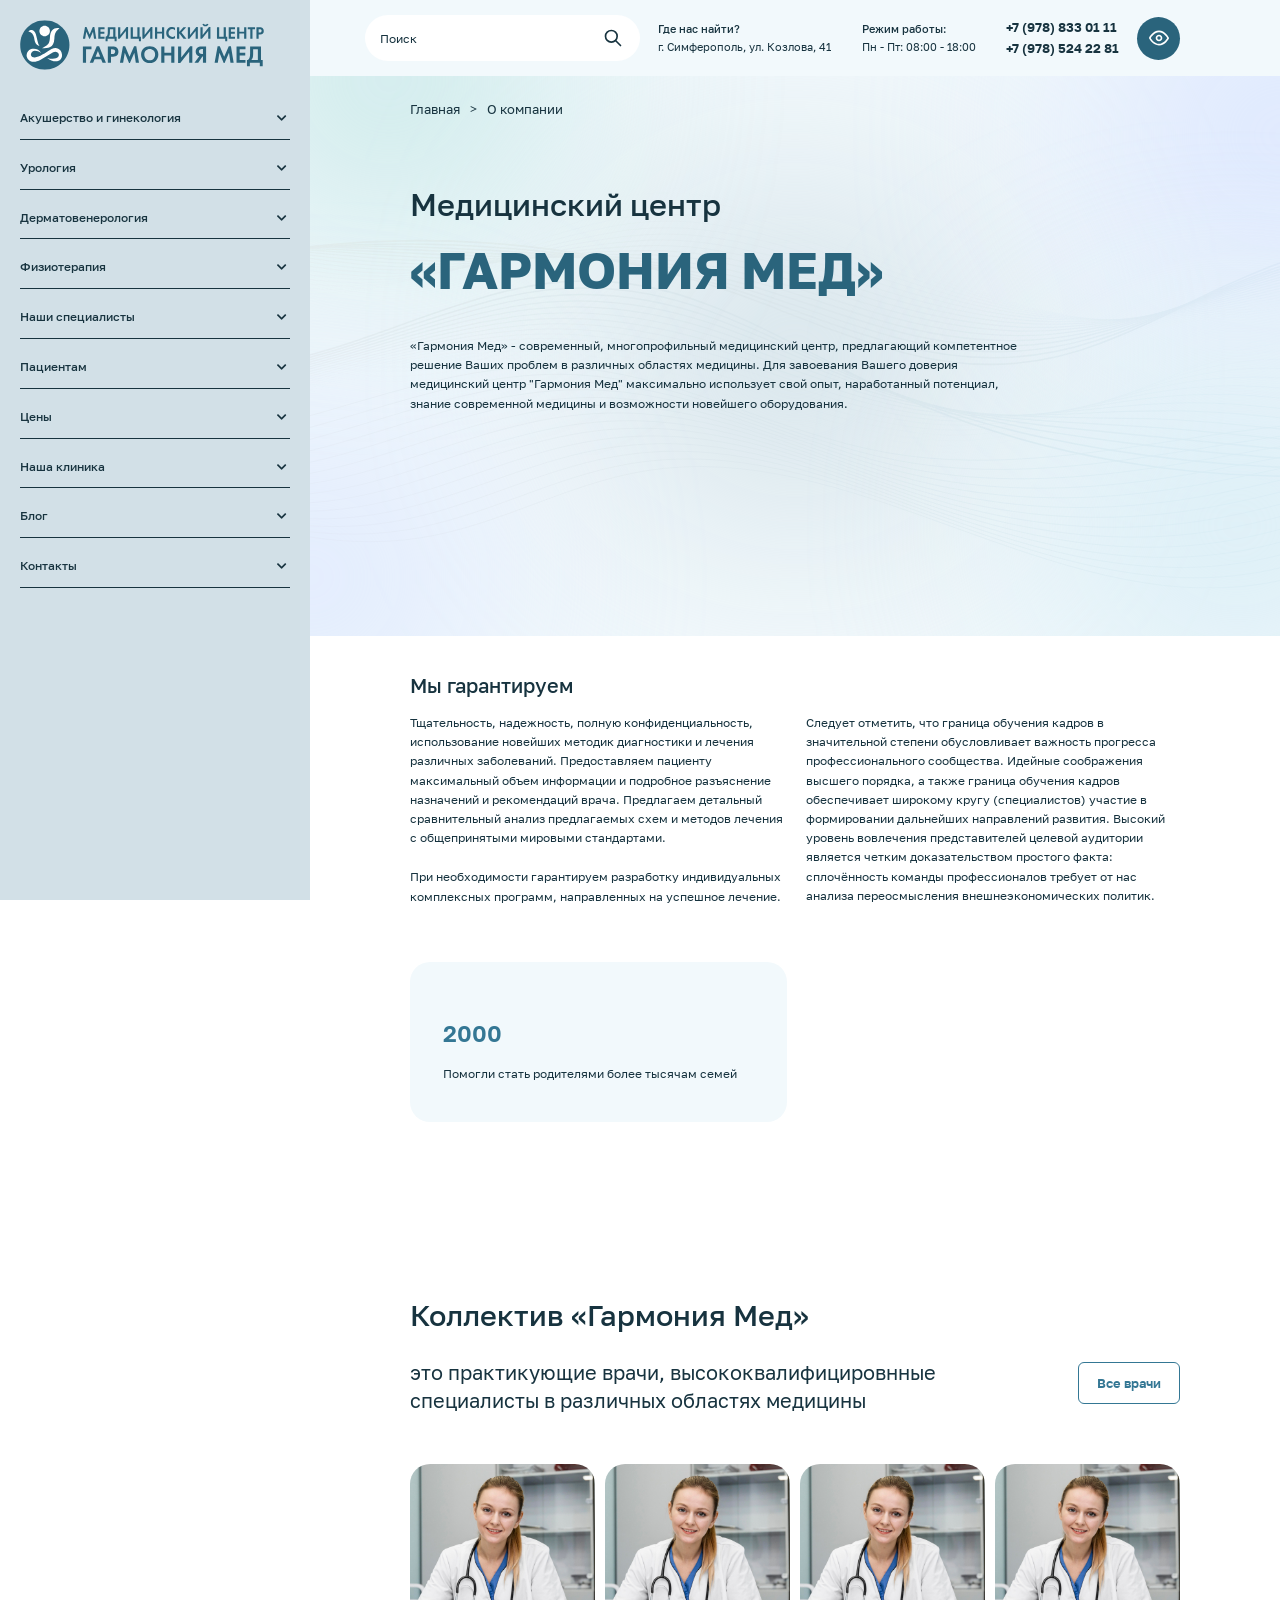
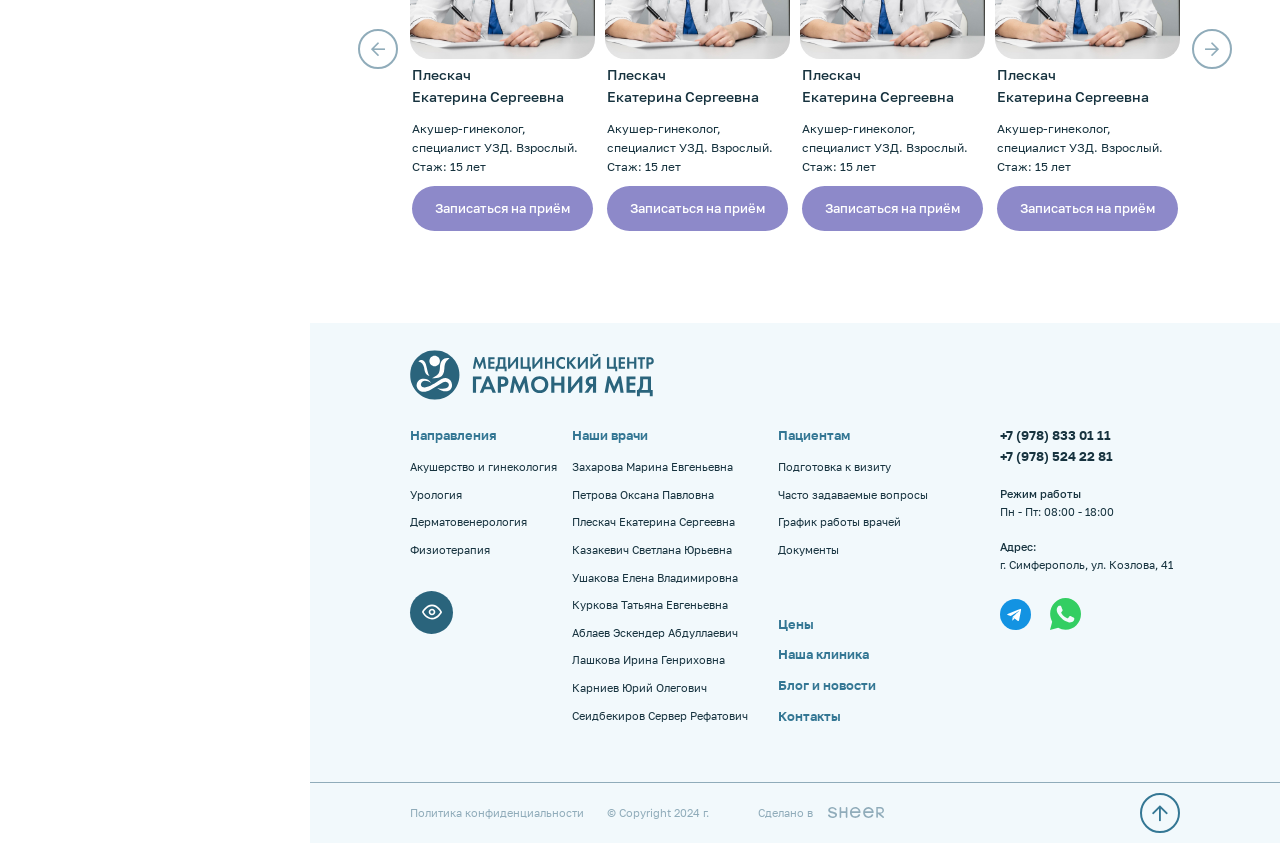
==== about.html @ 06056683 "Add files via upload" ====
<!DOCTYPE html>
<!--[if lt IE 7]><html lang="ru" class="lt-ie9 lt-ie8 lt-ie7"><![endif]-->
<!--[if IE 7]><html lang="ru" class="lt-ie9 lt-ie8"><![endif]-->
<!--[if IE 8]><html lang="ru" class="lt-ie9"><![endif]-->
<!--[if gt IE 8]><!-->
<html lang="ru">
<!--<![endif]-->
<head>
	<meta charset="utf-8" />
	<title>Заголовок</title>
	<meta http-equiv="X-UA-Compatible" content="IE=edge" />
	<meta name="viewport" content="width=device-width, initial-scale=1, maximum-scale=1">
	<meta name="format-detection" content="telephone=no" />
	<link rel="shortcut icon" href="favicon.png" />
	<link rel="stylesheet" href="libs/bootstrap/bootstrap-grid.css" />
	<link rel="stylesheet" href="libs/fontawesome-free-5.12.0-web/css/all.min.css" />
	<link rel="stylesheet" href="libs/fancybox-master/dist/jquery.fancybox.min.css" />
	<link rel="stylesheet" href="libs/slick-1.5.9/slick/slick.css" />
	<link rel="stylesheet" href="libs/slick-1.5.9/slick/slick-theme.css" />
	<link rel="stylesheet" href="css/fonts.css" />
	<link rel="stylesheet" href="css/main.css?ver=1.3" />
	<link rel="stylesheet" href="css/media.css?ver=1.3" />
</head>
<body>

	<div class="wrapper">   
  
		<div class="sidebar-page">
			<a href="#" class="logo">
				<img src="img/logo.svg" alt="alt">
			</a>
			<div class="search-main show-mob">
				<form>
					<input type="text" placeholder="Поиск" required>
					<button class="btn-search"></button>
				</form>
			</div>
			<ul class="menu">
				<li class="menu__haschild">
					<a href="#">Акушерство и гинекология</a>
					<div class="menu__dropdown">
						<ul>
							<li><a href="#">Амбулаторная гинекологическая хирургия</a></li>
							<li><a href="#">Воспалительные заболевания</a></li>
							<li><a href="#">Детская и подростковая гинекология</a></li>
							<li><a href="#">Индивидуальное ведение беременности</a></li>
							<li><a href="#">Индивидуальный подбор контрацепции</a></li>
							<li><a href="#">Нарушение менструального цикла</a></li>
							<li><a href="#">Невынашивание беременности</a></li>
							<li><a href="#">Патология шейки матки</a></li>
							<li><a href="#">Патология тазового дна</a></li>
							<li><a href="#">Предгравидарная подготовка (перед планируемой беременностью)</a></li>
							<li><a href="#">Предменструальный синдром</a></li>
							<li><a href="#">Репродуктивная эндокринология</a></li>
							<li><a href="#">Хроническая тазовая боль</a></li>
							<li><a href="#">Эндометриоз</a></li>
						</ul>
					</div>
				</li>
				<li class="menu__haschild">
					<a href="#">Урология</a>
					<div class="menu__dropdown">
						<ul>
							<li><a href="#">Амбулаторная гинекологическая хирургия</a></li>
							<li><a href="#">Воспалительные заболевания</a></li>
							<li><a href="#">Детская и подростковая гинекология</a></li>
							<li><a href="#">Индивидуальное ведение беременности</a></li>
							<li><a href="#">Индивидуальный подбор контрацепции</a></li>
							<li><a href="#">Нарушение менструального цикла</a></li>
						</ul>
					</div>
				</li>
				<li class="menu__haschild">
					<a href="#">Дерматовенерология</a>
					<div class="menu__dropdown">
						<ul>
							<li><a href="#">Амбулаторная гинекологическая хирургия</a></li>
							<li><a href="#">Воспалительные заболевания</a></li>
							<li><a href="#">Детская и подростковая гинекология</a></li>
							<li><a href="#">Индивидуальное ведение беременности</a></li>
							<li><a href="#">Индивидуальный подбор контрацепции</a></li>
							<li><a href="#">Нарушение менструального цикла</a></li>
							<li><a href="#">Невынашивание беременности</a></li>
						</ul>
					</div>
				</li>
				<li class="menu__haschild">
					<a href="#">Физиотерапия</a>
					<div class="menu__dropdown">
						<ul>
							<li><a href="#">Амбулаторная гинекологическая хирургия</a></li>
							<li><a href="#">Воспалительные заболевания</a></li>
							<li><a href="#">Детская и подростковая гинекология</a></li>
							<li><a href="#">Индивидуальное ведение беременности</a></li>
							<li><a href="#">Индивидуальный подбор контрацепции</a></li>
							<li><a href="#">Нарушение менструального цикла</a></li>
						</ul>
					</div>
				</li>
				<li class="menu__haschild">
					<a href="#">Наши специалисты</a>
					<div class="menu__dropdown">
						<ul>
							<li><a href="#">Амбулаторная гинекологическая хирургия</a></li>
							<li><a href="#">Воспалительные заболевания</a></li>
							<li><a href="#">Детская и подростковая гинекология</a></li>
							<li><a href="#">Индивидуальное ведение беременности</a></li>
							<li><a href="#">Хроническая тазовая боль</a></li>
							<li><a href="#">Эндометриоз</a></li>
						</ul>
					</div>
				</li>
				<li class="menu__haschild">
					<a href="#">Пациентам</a>
					<div class="menu__dropdown">
						<ul>
							<li><a href="#">Амбулаторная гинекологическая хирургия</a></li>
							<li><a href="#">Воспалительные заболевания</a></li>
							<li><a href="#">Детская и подростковая гинекология</a></li>
							<li><a href="#">Индивидуальное ведение беременности</a></li>
							<li><a href="#">Индивидуальный подбор контрацепции</a></li>
							<li><a href="#">Эндометриоз</a></li>
						</ul>
					</div>
				</li>
				<li class="menu__haschild">
					<a href="#">Цены</a>
					<div class="menu__dropdown">
						<ul>
							<li><a href="#">Амбулаторная гинекологическая хирургия</a></li>
							<li><a href="#">Воспалительные заболевания</a></li>
							<li><a href="#">Детская и подростковая гинекология</a></li>
							<li><a href="#">Индивидуальное ведение беременности</a></li>
							<li><a href="#">Индивидуальный подбор контрацепции</a></li>
							<li><a href="#">Нарушение менструального цикла</a></li>
							<li><a href="#">Невынашивание беременности</a></li>
						</ul>
					</div>
				</li>
				<li class="menu__haschild">
					<a href="#">Наша клиника</a>
					<div class="menu__dropdown">
						<ul>
							<li><a href="#">Амбулаторная гинекологическая хирургия</a></li>
							<li><a href="#">Воспалительные заболевания</a></li>
							<li><a href="#">Детская и подростковая гинекология</a></li>
							<li><a href="#">Индивидуальное ведение беременности</a></li>
							<li><a href="#">Индивидуальный подбор контрацепции</a></li>
							<li><a href="#">Нарушение менструального цикла</a></li>
						</ul>
					</div>
				</li>
				<li class="menu__haschild">
					<a href="#">Блог</a>
					<div class="menu__dropdown">
						<ul>
							<li><a href="#">Амбулаторная гинекологическая хирургия</a></li>
							<li><a href="#">Воспалительные заболевания</a></li>
							<li><a href="#">Детская и подростковая гинекология</a></li>
							<li><a href="#">Индивидуальное ведение беременности</a></li>
							<li><a href="#">Индивидуальный подбор контрацепции</a></li>
							<li><a href="#">Нарушение менструального цикла</a></li>
							<li><a href="#">Невынашивание беременности</a></li>
						</ul>
					</div>
				</li>
				<li class="menu__haschild">
					<a href="#">Контакты</a>
					<div class="menu__dropdown">
						<ul>
							<li><a href="#">Невынашивание беременности</a></li>
							<li><a href="#">Патология шейки матки</a></li>
							<li><a href="#">Патология тазового дна</a></li>
							<li><a href="#">Предменструальный синдром</a></li>
							<li><a href="#">Репродуктивная эндокринология</a></li>
							<li><a href="#">Хроническая тазовая боль</a></li>
							<li><a href="#">Эндометриоз</a></li>
						</ul>
					</div>
				</li>
			</ul>
			<div class="sidebar-page__bottom show-mob">
				<div class="header__item">
					<p><strong>Где нас найти?</strong></p>
					<p>г. Симферополь, ул. Козлова, 41</p>
				</div>
				<div class="header__item">
					<p><strong>Режим работы:</strong></p>
					<p>Пн - Пт: 08:00 - 18:00</p>
				</div>
				<ul class="phones-list">
					<li><a href="tel:+79788330111">+7 (978) 833 01 11</a></li>
					<li><a href="tel:+79785242281">+7 (978) 524 22 81</a></li>
				</ul>
			</div>
		</div>
		<div class="menu-overlay"></div>

		<header class="header">
			<div class="container">
				<div class="header__wrapper">
					<span class='sandwich'>
						<span class='sw-topper'></span>
						<span class='sw-bottom'></span>
						<span class='sw-footer'></span>
					</span>
					<a href="#" class="logo show-mob">
						<img src="img/logo.svg" alt="alt">
					</a>
					<div class="search-main">
						<form>
							<input type="text" placeholder="Поиск" required>
							<button class="btn-search"></button>
						</form>
					</div>
					<div class="header__item">
						<p><strong>Где нас найти?</strong></p>
						<p>г. Симферополь, ул. Козлова, 41</p>
					</div>
					<div class="header__item hidden-tablet">
						<p><strong>Режим работы:</strong></p>
						<p>Пн - Пт: 08:00 - 18:00</p>
					</div>
					<ul class="phones-list">
						<li><a href="tel:+79788330111">+7 (978) 833 01 11</a></li>
						<li><a href="tel:+79785242281">+7 (978) 524 22 81</a></li>
					</ul>
					<a href="#" class="btn-eye">
						<img src="img/eye.svg" alt="alt">
					</a>
				</div>
			</div>
		</header>

		<section class="billbord-page">
			<div class="container">
				<ul class="breadcrumbs">
					<li><a href="#">Главная</a></li>
					<li>О компании</li>
				</ul>
				<h1 class="title-big">Медицинский центр <strong>«гармония мед»</strong></h1>
				<div class="text-billbord">
					<p>«Гармония Мед» - современный, многопрофильный медицинский центр, предлагающий компетентное решение Ваших проблем в различных областях медицины. Для завоевания Вашего доверия медицинский центр "Гармония Мед" максимально использует свой опыт, наработанный потенциал, знание современной медицины и возможности новейшего оборудования.</p>
				</div>
			</div>
		</section>

		<section class="page-about">
			<div class="container">
				<h3 class="title-text">Мы гарантируем</h3>
				<div class="text-columns">
					<p>Тщательность, надежность, полную конфиденциальность, использование новейших методик диагностики и лечения различных заболеваний. Предоставляем пациенту максимальный объем информации и подробное разъяснение назначений и рекомендаций врача. Предлагаем детальный сравнительный анализ предлагаемых схем и методов лечения с общепринятыми мировыми стандартами. </p>
					<p>При необходимости гарантируем разработку индивидуальных комплексных программ, направленных на успешное лечение.</p>
					<p>Следует отметить, что граница обучения кадров в значительной степени обусловливает важность прогресса профессионального сообщества. Идейные соображения высшего порядка, а также граница обучения кадров обеспечивает широкому кругу (специалистов) участие в формировании дальнейших направлений развития. Высокий уровень вовлечения представителей целевой аудитории является четким доказательством простого факта: сплочённость команды профессионалов требует от нас анализа переосмысления внешнеэкономических политик.</p>
				</div>
				<div class="row row_page">
					<div class="col-lg-6">
						<div class="item-about">
							<div class="title-main">2000</div>
							<p>Помогли стать родителями более тысячам семей</p>
						</div>
					</div>
				</div>
			</div>
		</section>

		<section class="team-about">
			<div class="container">
				<div class="head-section">
					<div class="head-section__content">
						<h2 class="title-section">Коллектив «Гармония Мед»</h2>
						<div class="title-text">это практикующие врачи, высококвалифицировнные специалисты в различных областях медицины</div>
					</div>
					<a href="#" class="btn-main btn-main_border">Все врачи</a>
				</div>
				<div class="slider-team">
					<div>
						<div class="item-team">
							<div class="item-team__image">
								<img src="img/team1.jpg" alt="alt">
							</div>
							<div class="item-team__content">
								<div class="title-min">Плескач <br>Екатерина Сергеевна</div>
								<div class="item-team__text">
									<p>Акушер-гинеколог, специалист УЗД. Взрослый.</p>
									<p>Стаж: 15 лет</p>
								</div>
								<a href="#" class="btn-main">Записаться на приём</a>
							</div>
						</div>
					</div>
					<div>
						<div class="item-team">
							<div class="item-team__image">
								<img src="img/team1.jpg" alt="alt">
							</div>
							<div class="item-team__content">
								<div class="title-min">Плескач <br>Екатерина Сергеевна</div>
								<div class="item-team__text">
									<p>Акушер-гинеколог, специалист УЗД. Взрослый.</p>
									<p>Стаж: 15 лет</p>
								</div>
								<a href="#" class="btn-main">Записаться на приём</a>
							</div>
						</div>
					</div>
					<div>
						<div class="item-team">
							<div class="item-team__image">
								<img src="img/team1.jpg" alt="alt">
							</div>
							<div class="item-team__content">
								<div class="title-min">Плескач <br>Екатерина Сергеевна</div>
								<div class="item-team__text">
									<p>Акушер-гинеколог, специалист УЗД. Взрослый.</p>
									<p>Стаж: 15 лет</p>
								</div>
								<a href="#" class="btn-main">Записаться на приём</a>
							</div>
						</div>
					</div>
					<div>
						<div class="item-team">
							<div class="item-team__image">
								<img src="img/team1.jpg" alt="alt">
							</div>
							<div class="item-team__content">
								<div class="title-min">Плескач <br>Екатерина Сергеевна</div>
								<div class="item-team__text">
									<p>Акушер-гинеколог, специалист УЗД. Взрослый.</p>
									<p>Стаж: 15 лет</p>
								</div>
								<a href="#" class="btn-main">Записаться на приём</a>
							</div>
						</div>
					</div>
					<div>
						<div class="item-team">
							<div class="item-team__image">
								<img src="img/team1.jpg" alt="alt">
							</div>
							<div class="item-team__content">
								<div class="title-min">Плескач <br>Екатерина Сергеевна</div>
								<div class="item-team__text">
									<p>Акушер-гинеколог, специалист УЗД. Взрослый.</p>
									<p>Стаж: 15 лет</p>
								</div>
								<a href="#" class="btn-main">Записаться на приём</a>
							</div>
						</div>
					</div>
					<div>
						<div class="item-team">
							<div class="item-team__image">
								<img src="img/team1.jpg" alt="alt">
							</div>
							<div class="item-team__content">
								<div class="title-min">Плескач <br>Екатерина Сергеевна</div>
								<div class="item-team__text">
									<p>Акушер-гинеколог, специалист УЗД. Взрослый.</p>
									<p>Стаж: 15 лет</p>
								</div>
								<a href="#" class="btn-main">Записаться на приём</a>
							</div>
						</div>
					</div>
				</div>
			</div>
		</section>
		
		<footer class="footer">
			<div class="container">
				<a href="#" class="logo">
					<img src="img/logo.svg" alt="alt">
				</a>
				<div class="row row_footer">
					<div class="col-lg-3 col-6">
						<div class="footer__title">Направления</div>
						<ul class="footer__nav">
							<li><a href="#">Акушерство и гинекология</a></li>
							<li><a href="#">Урология</a></li>
							<li><a href="#">Дерматовенерология</a></li>
							<li><a href="#">Физиотерапия</a></li>
						</ul>
						<a href="#" class="btn-eye">
							<img src="img/eye.svg" alt="alt">
						</a>
					</div>
					<div class="col-lg-3 col-6">
						<div class="footer__col">
							<div class="footer__title">Наши врачи</div>
							<ul class="footer__nav">
								<li><a href="#">Захарова Марина Евгеньевна</a></li>
								<li><a href="#">Петрова Оксана Павловна</a></li>
								<li><a href="#">Плескач Екатерина Сергеевна</a></li>
								<li><a href="#">Казакевич Светлана Юрьевна</a></li>
								<li><a href="#">Ушакова Елена Владимировна</a></li>
								<li><a href="#">Куркова Татьяна Евгеньевна</a></li>
								<li><a href="#">Аблаев Эскендер Абдуллаевич</a></li>
								<li><a href="#">Лашкова Ирина Генриховна</a></li>
								<li><a href="#">Карниев Юрий Олегович</a></li>
								<li><a href="#">Сеидбекиров Сервер Рефатович</a></li>
							</ul>
						</div>
					</div>
					<div class="col-lg-3 col-6">
						<div class="footer__col">
							<div class="footer__title">Пациентам</div>
							<ul class="footer__nav">
								<li><a href="#">Подготовка к визиту</a></li>
								<li><a href="#">Часто задаваемые вопросы</a></li>
								<li><a href="#">График работы врачей</a></li>
								<li><a href="#">Документы</a></li>
							</ul>
							<ul class="footer__nav footer__nav_big">
								<li><a href="#">Цены</a></li>
								<li><a href="#">Наша клиника</a></li>
								<li><a href="#">Блог и новости</a></li>
								<li><a href="#">Контакты</a></li>
							</ul>
						</div>
					</div>
					<div class="col-lg-3 col-6">
						<ul class="phones-list">
							<li><a href="tel:+79788330111">+7 (978) 833 01 11</a></li>
							<li><a href="tel:+79785242281">+7 (978) 524 22 81</a></li>
						</ul>
						<div class="footer__item">
							<p><strong>Режим работы</strong></p>
							<p>Пн - Пт: 08:00 - 18:00</p>
						</div>
						<div class="footer__item">
							<p><strong>Адрес:</strong></p>
							<p>г. Симферополь, ул. Козлова, 41</p>
						</div>
						<ul class="socials-list">
							<li><a href="#" target="_blank"><img src="img/tg.svg" alt="alt"></a></li>
							<li><a href="#" target="_blank"><img src="img/wp.svg" alt="alt"></a></li>
						</ul>
					</div>
				</div>
			</div>
			<div class="footer-bottom">
				<div class="container">
					<div class="row align-items-center">
						<div class="col-lg-3">
							<a href="#">Политика конфиденциальности </a>
						</div>
						<div class="col-lg-3">
							<p>© Copyright  2024 г.</p>
						</div>
						<div class="col-lg-3">
							<div class="create">Сделано в <a href="#"><img src="img/copy.svg" alt="alt"></a></div>
						</div>
						<div class="col-lg-3">
							<a href="#" class="btn_top"><i class="far fa-arrow-up"></i></a>
						</div>
					</div>
				</div>
			</div>
		</footer>
		
	</div>

	<!--[if lt IE 9]>
	<script src="libs/html5shiv/es5-shim.min.js"></script>
	<script src="libs/html5shiv/html5shiv.min.js"></script>
	<script src="libs/html5shiv/html5shiv-printshiv.min.js"></script>
	<script src="libs/respond/respond.min.js"></script>
	<![endif]-->
	<script src="libs/jquery/jquery-3.6.0.min.js"></script>
	<script src="libs/jquery-mousewheel/jquery.mousewheel.min.js"></script>
	<script src="libs/fancybox-master/dist/jquery.fancybox.min.js"></script>
	<script src="libs/slick-1.5.9/slick/slick.min.js"></script>
	<script src="libs/scroll2id/PageScroll2id.min.js"></script>
	<script src="libs/mask/jquery.maskedinput.js"></script>
	<script src="libs/jQueryFormStyler-master/jquery.formstyler.min.js"></script>
	<script src="js/common.js?ver=1.3"></script>
	<!-- Yandex.Metrika counter --><!-- /Yandex.Metrika counter -->
	<!-- Google Analytics counter --><!-- /Google Analytics counter -->
</body>
</html>
---- css/fonts.css ----
@font-face {
    font-family: 'Golos Text';
    src: local('Golos Text Regular'), local('Golos-Text-Regular'),
        url('../fonts/GolosText-Regular.woff2') format('woff2'),
        url('../fonts/GolosText-Regular.woff') format('woff'),
        url('../fonts/GolosText-Regular.ttf') format('truetype');
    font-weight: normal;
    font-style: normal;
  }
  @font-face {
    font-family: 'Golos Text';
    src: local('Golos Text Medium'), local('Golos-Text-Medium'),
        url('../fonts/GolosText-Medium.woff2') format('woff2'),
        url('../fonts/GolosText-Medium.woff') format('woff'),
        url('../fonts/GolosText-Medium.ttf') format('truetype');
    font-weight: 500;
    font-style: normal;
  }
  @font-face {
    font-family: 'Golos Text';
    src: local('Golos Text Demi Bold'), local('Golos-Text-Demi-Bold'),
        url('../fonts/GolosText-DemiBold.woff2') format('woff2'),
        url('../fonts/GolosText-DemiBold.woff') format('woff'),
        url('../fonts/GolosText-DemiBold.ttf') format('truetype');
    font-weight: 600;
    font-style: normal;
  }
  @font-face {
    font-family: 'Golos Text';
    src: local('Golos Text Bold'), local('Golos-Text-Bold'),
        url('../fonts/GolosText-Bold.woff2') format('woff2'),
        url('../fonts/GolosText-Bold.woff') format('woff'),
        url('../fonts/GolosText-Bold.ttf') format('truetype');
    font-weight: 700;
    font-style: normal;
  }
  @font-face {
    font-family: 'Golos Text';
    src: local('Golos Text Black'), local('Golos-Text-Black'),
        url('../fonts/GolosText-Black.woff2') format('woff2'),
        url('../fonts/GolosText-Black.woff') format('woff'),
        url('../fonts/GolosText-Black.ttf') format('truetype');
    font-weight: 900;
    font-style: normal;
  }
---- css/main.css ----
*::-webkit-input-placeholder {
	color: #17333f;
	opacity: 1;
}
*:-moz-placeholder {
	color: #17333f;
	opacity: 1;
}
*::-moz-placeholder {
	color: #17333f;
	opacity: 1;
}
*:-ms-input-placeholder {
	color: #17333f;
	opacity: 1;
}

body input:focus:required:invalid,
body textarea:focus:required:invalid {
	
}
body input:required:valid,
body textarea:required:valid {
	
}
body {
	font-family: 'Golos Text';
	font-size: 16px;
	line-height: 160%;
	color: #17333f;
	overflow-x: hidden;
	margin: 0;
	background-color: #fff;
}
button {
	cursor: pointer;
}
button, input, optgroup, select, textarea {
	font-family: inherit;
}
input {
-webkit-appearance: none;
-moz-appearance: none;
appearance: none;
}
button,
textarea,
input.text,
input[type="text"],
input[type="button"],
input[type="submit"] {
  -webkit-appearance: none;
}
*:link, 
*:visited, 
*:hover, 
*:focus,
*:active {
	outline: 0;
	-webkit-tap-highlight-color: transparent;
}
a, button, input, img {
	transition: all 0.3s;
}
h1,h2,h3,h4,h5,h6 {
	padding: 0;
	margin: 0;
	font-weight: normal;
}
.wrapper {
	padding-left: 468px;
	padding-top: 100px;
}
a {
	text-decoration: none;
	outline: none;
}
* {
	outline: none !important;
}
ul {
	padding: 0;
	margin: 0;
}
ul li {
	list-style-type: none;
	outline: none;
}
img {
	outline: none;
	display: block;
}
p {
	padding: 0;
	margin: 0;
}
form {
	margin: 0;
}


.row > div {
	padding: 0 15px;
}
.row {
	margin: 0 -15px;
}

.sidebar-page {
	width: 468px;
	padding: 36px 74px;
	height: 100%;
	background: #d2e0e7;
	position: fixed;
	top: 0;
	left: 0;
	z-index: 800;
	overflow: auto;
}
.sidebar-page::-webkit-scrollbar {
	-webkit-appearance: none;
}
.sidebar-page::-webkit-scrollbar:vertical {
	width: 3px;
}
.sidebar-page::-webkit-scrollbar:horizontal {
	height: 3px;
}
.sidebar-page::-webkit-scrollbar-thumb {
	background-color: #2a647c;
	border-radius: 10px;
}
.sidebar-page::-webkit-scrollbar-track {
	border-radius: 10px;
	background-color: #f7f2f2;
}
.logo img {
	max-width: 322px;
	width: 100%;
	height: auto;
	display: block;
}
.menu {
	margin-top: 60px;
}
.menu > li {
	margin-bottom: 18px;
}
.menu > li > a {
	padding-top: 7px;
	padding-bottom: 15px;
	padding-right: 6px;
	border-bottom: 1px solid #17333f;
	line-height: 140%;
	color: #17333f;
	font-weight: 500;
	display: flex;
	align-items: center;
	justify-content: space-between;
}
.menu > li.active > a {
	color: #2a647c;
}
.menu > li.active > a::after {
	transform: rotate(180deg);
}
.menu__haschild > a::after {
	-moz-osx-font-smoothing: grayscale;
    -webkit-font-smoothing: antialiased;
    display: inline-block;
    font-style: normal; 
    font-variant: normal;
    text-rendering: auto;
    line-height: 1;
	font-family: "Font Awesome 5 Pro";
    font-weight: 900;
	content: "\f078";
	font-size: 90%;
	transition: all 0.3s;
}
.menu__dropdown {
	display: none;
}
.menu__dropdown li {
	margin-bottom: 2px;
}
.menu__dropdown li a {
	padding: 6px 10px;
	font-size: 14px;
	line-height: 140%;
	color: #17333f;
	border-radius: 3px;
	background: rgba(255, 255, 255, 0.6);
	display: block;
}
.menu__dropdown li a:hover {
	background: rgba(255, 255, 255, 0.8);
}

.header {
	padding: 22px 0;
	left: 468px;
	font-size: 14px;
	line-height: 160%;
	background: #f2f9fc;
	position: fixed;
	top: 0;
	right: 0;
	z-index: 600;
}
.header__wrapper {
	margin-left: -110px;
	gap: 27px;
	display: flex;
	align-items: center;
	justify-content: space-between;
}
.header__item + .header__item {
	margin: 0 auto;
}
.search-main {
	width: 455px;
	position: relative;
}
.search-main input {
	height: 56px;
	padding: 16px 20px;
	padding-right: 69px;
	font-size: 14px;
	line-height: 140%;
	color: #17333f;
	border-radius: 60px;
	font-family: 'Golos Text';
	background: #fff;
	border: none;
	width: 100%;
}
.btn-search {
	width: 65px;
	height: 56px;
	top: 0;
	right: 0;
	position: absolute;
	border: none;
	padding: 0;
	background: transparent;
	background-image: url(../img/search.svg);
	background-repeat: no-repeat;
	background-position: center;
	background-size: 24px auto;
}
.header__item p {
	margin: 0;
}
.header__item strong {
	font-weight: 500;
}
.phones-list {
	font-size: 16px;
	line-height: 160%;
	font-weight: 600;
}
.phones-list a {
	color: #17333f;
}
.btn-eye {
	width: 56px;
	height: 56px;
	border-radius: 50%;
	background: #2a647c;
	border: none;
	flex: none;
	display: flex;
	align-items: center;
	justify-content: center;
}
.btn-eye:hover {
	background: #164254;
}
.btn-eye img {
	width: 24px;
	height: auto;
}
.header .btn-eye {
	margin-left: 20px;
}

.billbord {
	padding-top: 77px;
	padding-bottom: 62px;
	background-image: url(../img/bg_billbord.svg);
	background-repeat: no-repeat;
	background-position: center;
	background-size: cover;
}
.title-big {
	font-size: 42px;
	margin-bottom: 42px;
	max-width: 740px;
	line-height: 160%;
	font-weight: 500;
}
.title-big strong {
	font-size: 64px;
	line-height: 160%;
	text-transform: uppercase;
	color: #2a647c;
	display: block;
	font-weight: 700;
}
.list-page li {
	padding-left: 32px;
	margin-bottom: 20px;
	font-size: 18px;
	line-height: 160%;
	font-weight: 500;
	position: relative;
}
.list-page li::before {
	position: absolute;
	display: block;
	content: " ";
	top: 6px;
	left: 0;
	width: 16px;
	height: 16px;
	background-image: url(../img/li.svg);
	background-repeat: no-repeat;
	background-position: center;
	background-size: contain;
}
.btn-main {
	height: 56px;
	padding: 0 42px;
	font-size: 16px;
	line-height: 160%;
	color: #fff;
	border-radius: 30px;
	background: #8d89c9;
	font-weight: 500;
	display: inline-flex;
	align-items: center;
	justify-content: center;
	text-align: center;
	border: none;
	font-family: 'Golos Text';
	cursor: pointer;
}
.btn-main:hover {
	background: #6964ac;
}
.billbord .list-page {
	margin-bottom: 52px;
}
.news-block {
	width: 604px;
	padding: 18px 22px;
	padding-left: 28px;
	border-radius: 20px;
	display: flex;
	align-items: center;
	max-width: 100%;
	background-image: url(../img/bg_news.svg);
	background-repeat: no-repeat;
	background-position: center;
	background-size: contain;
}
.news-block__icon {
	width: 222px;
	height: 176px;
	flex: none;
	display: flex;
	align-items: center;
	justify-content: center;
}
.news-block__icon img {
	width: 56px;
	height: auto;
}
.billbord__wrap {
	display: flex;
	align-items: flex-end;
	justify-content: space-between;
}
.news-block__content {
	flex: 1;
}
.title-block {
	font-size: 24px;
	line-height: 160%;
	font-weight: 600;
	text-transform: uppercase;
	color: #347794;
}
.news-block .title-block {
	margin-bottom: 36px;
}
.link-page {
	color: #17333f;
	border-bottom: 1px #17333f solid;
}
.link-page:hover {
	border-color: transparent;
}
.billbord__content {
	padding-bottom: 90px;
}

.advantages {
	padding-top: 51px;
}
.row.row_advantages > div {
	padding: 0 25px;
	margin-bottom: 23px;
}
.row.row_advantages {
	margin: 0 -25px;
	margin-bottom: -23px;
}
.item-advantage {
	padding: 15px 41px;
	min-height: 234px;
	background: #f2f9fc;
	border-radius: 20px;
	z-index: 1;
	position: relative;
	height: 100%;
	display: flex;
	flex-direction: column;
	align-items: flex-start;
	justify-content: center;
}
.title-min {
	font-size: 18px;
	line-height: 160%;
	font-weight: 500;
}
.item-advantage .title-min {
	margin-bottom: 15px;
	color: #347794;
	font-weight: 600;
}
.item-advantage__image {
	bottom: 0;
	right: 0;
	z-index: -1;
	top: 0;
	position: absolute;
}
.item-advantage__image img {
	height: 100%;
	width: auto;
}

.team {
	padding-top: 68px;
	position: relative;
}
.consultation::before,
.team::before {
	position: absolute;
	display: block;
	content: " ";
	top: -90px;
	left: 0;
	width: 100%;
	height: 586px;
	z-index: -1;
	background-image: url(../img/bg_team.svg);
	background-repeat: no-repeat;
	background-position: center;
	background-size: contain;
	pointer-events: none;
}
.head-section {
	margin-bottom: 37px;
	display: flex;
	align-items: center;
	justify-content: space-between;
}
.title-section {
	font-size: 36px;
	line-height: 160%;
	font-weight: 500;
}
.btn-main.btn-main_border {
	padding: 0 20px;
	font-size: 14px;
	height: 46px;
	border-radius: 6px;
	border: 1.50px solid #347794;
	background: transparent;
	color: #347794;
	font-weight: 600;
	flex: none;
}
.btn-main.btn-main_border:hover {
	background: #347794;
	color: #fff;
}
.slider-team:not(.slick-initialized) > *:not(:first-child) {
	display: none;
}
.slider-team .slick-track {
	display: flex !important;
}
.slider-team .slick-slide {
	padding: 0 10px;
	height: inherit !important;
}
.slider-team .slick-list {
	margin: 0 -10px;
}
.item-team {
	display: flex;
	flex-direction: column;
	align-items: flex-start;
}
.item-team__image {
	height: 300px;
	margin-bottom: 8px;
	border-radius: 20px;
	width: 100%;
}
.item-team__image img {
	width: 100%;
    height: 100%;
    object-fit: cover;
    font-family: 'object-fit: cover;';
	border-radius: 20px;
}
.item-team__content {
	padding: 12px;
	padding-top: 10px;
	flex: 1;
	display: flex;
	flex-direction: column;
	align-items: flex-start;
	width: 100%;
}
.item-team__text,
.item-team .title-min {
	margin-bottom: 12px;
}
.item-team .btn-main {
	height: 52px;
	padding: 0 10px;
	width: 100%;
}
.slick-arrow {
	width: 48px;
	height: 48px;
	font-size: 18px;
	color: #90acba;
	border: 2px solid #90acba;
	border-radius: 50%;
	top: 50%;
	transition: all 0.3s;
	display: flex;
	align-items: center;
	justify-content: center;
	cursor: pointer;
}
.slick-arrow:hover {
	border-color: #dfaa88;
	color: #dfaa88;
}
.slick-prev {
	left: -68px;
}
.slick-next {
	right: -68px;
}
.slick-arrow::before {
	display: none;
}

.consultation {
	padding-top: 90px;
	padding-bottom: 109px;
	position: relative;
}
.consultation::before {
	top: -100px;
	background-image: url(../img/bg_consultation.svg);
}
.consultation__form {
	padding: 36px 42px;
	padding-bottom: 40px;
	border-radius: 20px;
	background-color: #d2e0e7;
	background-image: url(../img/icon_consultation.svg);
	background-repeat: no-repeat;
	background-position: center right 42px;
}
.consultation .title-section {
	margin-bottom: 25px;
}
.consultation .title-min {
	margin-bottom: 42px;
	max-width: 685px;
}
.consultation__line {
	gap: 14px;
	display: flex;
	align-items: center;
}
.consultation__line .item-form {
	width: 277px;
	margin: 0;
}
.item-form {
	margin-bottom: 15px;
}
.item-form input,
.item-form textarea {
	height: 59px;
	padding: 0 20px;
	font-size: 14px;
	line-height: 160%;
	color: #17333f;
	width: 100%;
	background: #fff;
	border-radius: 8px;
	font-family: 'Golos Text';
	border: none;
}
.consultation__line .btn-main {
	min-width: 216px;
}
.checkbox {
	font-size: 13px;
	margin-top: 17px;
	line-height: 140%;
	color: #525252;
	font-weight: 400;
	opacity: 0.5;
	letter-spacing: normal;
	display: flex;
	text-align: left;
}
.checkbox label {
	display: block;
	position: relative;
}
.checkbox label input {
	position: absolute;
	z-index: -1;
	height: 1px !important;
	width: 1px !important;
	opacity: 0 !important;
	margin: 12px 2px 0 7px !important;
}
.checkbox label > span {
	position: relative;
	padding: 3px 0 0 32px;
	display: block;
	cursor: pointer;
}
.checkbox label > span:before {
	content: '';
	position: absolute;
	top: 2px;
	left: 0;
	width: 19px;
	height: 19px;
	border: 1px solid #525252;
	border-radius: 2px;
	transition: .2s;
}
.checkbox label > span:after {
	content: '';
	position: absolute;
	top: 2px;
	left: 0px;
	width: 19px;
	height: 19px;
	content: "\f00c";
	display: -webkit-flex;
	display: -moz-flex;
	display: -ms-flex;
	display: -o-flex;
	display: flex;
	align-items: center;
	justify-content: center;
	-moz-osx-font-smoothing: grayscale;
	-webkit-font-smoothing: antialiased;
	font-style: normal;
	font-variant: normal;
	text-rendering: auto;
	line-height: 1;
	font-family: "Font Awesome 5 Pro";
	font-weight: 400;
	background-image: none;
	color: #525252;
	font-size: 11px;
	opacity: 0;
	transition: .2s;
}
.checkbox label input:checked + span:after {
	opacity: 1;
}

.footer {
	padding-top: 29px;
	font-size: 14px;
	line-height: 160%;
	background: #f2f9fc;
}
.footer .logo {
	margin-bottom: 34px;
	display: inline-block;
	vertical-align: middle;
}
.footer__nav_big,
.footer__title {
	margin-bottom: 12px;
	font-size: 16px;
	line-height: 160%;
	color: #347794;
	font-weight: 600;
}
.footer__nav li {
	margin-bottom: 12px;
}
.footer__nav li:last-child {
	margin-bottom: 0;
}
.footer__nav a {
	color: #17333f;
	border-bottom: 1px transparent solid;
}
.footer__nav a:hover {
	color: #347794;
	border-color: #347794;
}
.footer__nav_big {
	margin: 0;
}
.footer__nav_big a {
	color: #347794;
}
.footer__nav + .footer__nav {
	margin-top: 64px;
}
.footer__item p {
	margin: 0;
}
.footer__item strong {
	font-weight: 500;
}
.footer__item {
	margin-top: 18px;
}
.socials-list {
	gap: 23px;
	display: flex;
	align-items: center;
}
.socials-list img {
	width: 33px;
}
.footer .socials-list {
	margin-top: 25px;
}
.footer .btn-eye {
	margin-top: 32px;
}
.footer-bottom {
	padding: 10px 0;
	margin-top: 72px;
	color: #90acba;
	border-top: 1px solid #90acba;
}
.create {
	margin-left: -45px;
	display: flex;
	align-items: center;
}
.create img {
	width: 57px;
}
.create a {
	margin-left: 15px;
} 
.footer-bottom a {
	color: #90acba;
}
.footer-bottom a:hover {
	color: #347794;
}
.btn_top {
	font-size: 18px;
	color: #347794 !important; 
	width: 40px;
	height: 40px;
	margin-left: auto;
	text-align: center;
	display: flex;
	align-items: center;
	justify-content: center;
	border-radius: 50%;
	border: 2px solid #347794;
	transition: all 0.3s;
}
.btn_top:hover {
	color: #dfaa88 !important;
	border-color: #dfaa88;
}
.slick-dots {
	bottom: 0;
	left: 0;
	width: 100%;
}
.slick-dots li {
	width: 10px;
	height: 10px;
}
.slick-dots li button {
	width: 10px;
	height: 10px;
	background: #17333f;
	border-radius: 50%;
	padding: 0;
	border: none;
	transition: all 0.3s;
	opacity: 1;
}
.slick-dots li button:hover,
.slick-dots li.slick-active button {
	background: #8d89c9;
}
.slick-dots li button::before {
	display: none;
}
.row > div:nth-child(3) .footer__col {
	margin-left: -25px;
}
.row > div:nth-child(2) .footer__col {
	margin-left: -35px;
}
/*Style Sandwich*/
.sandwich span {
	display: block;
}
.sandwich {
	width: 43px;
	height: 43px;
	padding-top: 9px;
	display: -webkit-flex;
	display: -moz-flex;
	display: -ms-flex;
	display: -o-flex;
	display: flex;
	border-radius: 50%;
	flex-direction: column;
	align-items: center;
	flex: none;
	cursor: pointer;
	display: none;
	background: #2a647c;
	position: relative;
	z-index: 1;
}
.sandwich::before {
	position: absolute;
	display: block;
	content: " ";
	top: 0;
	left: 0;
	width: 100%;
	height: 100%;
	border-radius: 50%;
	z-index: -1;
	background: linear-gradient(88.14deg, #00559F 2.82%, #06A9F0 99.21%), #F1FAFF;
	opacity: 0;
	transition: all 0.3s;
}
.sw-topper {
	position: relative;
	top: 5px;
	width: 20px;
	height: 2px;
	border-radius: 4px;
	display: block;
	margin: 0;
	background-color: #fff;
	border: medium none;
	transition: transform 0.5s, top 0.2s;
}
.sw-bottom {
	position: relative;
	top: 9px;
	width: 20px;
	height: 2px;
	border-radius: 4px;
	display: block;
	margin: 0;
	background-color: #fff;
	border: medium none;
	transition: transform 0.5s, top 0.2s;
}
.sw-footer {
	position: relative;
	top: 13px;
	width: 20px;
	height: 2px;
	border-radius: 4px;
	display: block;
	margin: 0;
	background-color: #fff;
	border: medium none;
	transition: transform 0.5s, top 0.2s;
}
.sandwich.active .sw-topper {
	top: 11px;
	transform: rotate(45deg);
}
.sandwich.active .sw-bottom {
	opacity: 0;
}
.sandwich.active .sw-footer {
	top: 7px;
	transform: rotate(-45deg); 
}
.page-doctors {
	padding-top: 25px;
	background-image: url(../img/bg_section1.svg);
	background-repeat: no-repeat;
	background-position: center top -70px;
	background-size: 100% auto;
}
.page-doctors .title-section {
	margin-bottom: 36px;
}
.row.row_main > div {
	padding: 0 10px;
	margin-bottom: 36px;
}
.row.row_main {
	margin: 0 -10px;
	margin-bottom: -36px;
}
.pager {
	height: 48px;
	margin-top: 60px;
	display: flex;
	align-items: center;
	justify-content: center;
	position: relative;
}
.page-numbers {
	font-size: 18px;
	margin: 0 18px;
	line-height: 140%;
	letter-spacing: 0.02em;
	color: #17333F;
}
.page-numbers.current,
.page-numbers:hover {
	color: #347794;
}
.page-numbers.current {
	font-weight: 500;
}
.prev.page-numbers,
.next.page-numbers {
	width: 48px;
	height: 48px;
	font-size: 19px;
	cursor: pointer;
	margin: 0;
	transition: all 0.3s;
	border-radius: 50%;
	flex: none;
	color: #90ACBA;
	border: 1px solid #90ACBA;
	position: absolute;
	top: 0;
	bottom: 0;
	margin: auto;
	display: flex;
	align-items: center;
	justify-content: center;
}
.prev.page-numbers:hover,
.next.page-numbers:hover {
	color: #fff;
	background: #90ACBA;
}
.prev.page-numbers {
	left: 0px;
}
.next.page-numbers {
	right: 0px;
}
.breadcrumbs {
	padding-top: 35px;
	padding-bottom: 18px;
	font-size: 14px;
	line-height: 160%;
	display: flex;
	align-items: center;
	flex-wrap: wrap;
}
.breadcrumbs a {
	color: #17333F;
	border-bottom: 1px solid transparent;
}
.breadcrumbs a:hover {
	border-color: #17333F;
}
.breadcrumbs li::after {
	content: ">";
	margin: 0 10px;
}
.breadcrumbs li:last-child::after {
	display: none;
}
.single-doctor {
	background-color: #fbfdff;
	background-image: url(../img/bg_section1.svg);
	background-repeat: no-repeat;
	background-position: center top -70px;
	background-size: 100% auto;
	position: relative;
}
.single-doctor__sidebar {
	margin-right: 42px;
	top: 120px;
	position: sticky;
}
.single-doctor__content {
	margin-left: -30px;
}
.image-doctor {
	margin-bottom: 18px;
}
.image-doctor img {
	border-radius: 20px;
	width: 100%;
	height: auto;
}
.single-doctor__sidebar .btn-main {
	width: 100%;
	padding: 0 10px;
}
.single-doctor .title-section {
	margin-bottom: 35px;
}
.doctor-info {
	padding: 36px;
	margin-bottom: 21px;
	background: #fff;
}
.doctor-info .title-section {
	font-size: 32px;
	margin-bottom: 24px;
}
.tags-list {
	gap: 12px;
	display: flex;
	align-items: center;
	flex-wrap: wrap;
}
.item-tag {
	padding: 10px 14px;
	border-radius: 6px;
	background: #f2f9fc;
	color: #17333f;
	display: block;
}
.feature-info p {
	margin: 0;
}
.feature-info strong {
	font-weight: 500;
}
.doctor-info .tags-list {
	margin-bottom: 50px;
}
.text-page ul li {
	padding-left: 20px;
    position: relative;
}
.text-page ul li::before {
    position: absolute;
    top: 0;
    left: 3px;
    content: "•";
}
.title-text {
	font-size: 24px;
	line-height: 140%;
}
.text-page h3 {
	font-size: 24px;
	margin-bottom: 12px;
	font-weight: 500;
	line-height: 160%;
}
.text-page strong {
	font-weight: 600;
}
.reviews-main {
	margin-bottom: 57px;
	display: block;
} 
.reviews-main img {
	max-width: 100%;
	height: auto;
	display: block; 
}
.single-doctor .text-page {
	margin-bottom: 23px;
}
.single-doctor + .consultation {
	background-color: #fbfdff;
}
.questions-block {
	padding: 24px;
	border-radius: 8px;
	background: #fff;
}
.title-main {
	font-size: 32px;
	margin-bottom: 24px;
	line-height: 140%;
	font-weight: 600;	
}
.item-question__content {
	padding: 10px 20px;
	font-size: 14px;
	line-height: 160%;
	display: none;
}
.item-question {
	margin-bottom: 10px;
}
.item-question:last-child {
	margin-bottom: 0;
}
.item-question__head {
	padding: 14px;
	padding-right: 20px;
	font-size: 18px;
	gap: 14px;
	border-radius: 3px;
	background: #f2f9fc;
	line-height: 140%;
	cursor: pointer;
	display: flex;
	align-items: center;
	justify-content: space-between;
}
.item-question__head i {
	font-size: 80%;
	transition: all 0.3s;
}
.item-question.active .item-question__head i {
	transform: rotate(180deg);
}
.page-prices,
.page-schedule,
.page-questions,
.page-article,
.page-news,
.page-directions {
	background-color: #fbfdff;
	background-image: url(../img/bg_section1.svg);
	background-repeat: no-repeat;
	background-position: center top -96px;
	position: relative;
}
.page-prices + .consultation,
.page-schedule + .consultation,
.page-questions + .consultation,
.page-directions + .consultation {
	background-color: #fbfdff;
}
.page-prices .container,
.page-schedule .container,
.page-questions .container,
.page-article .container,
.page-news .container,
.page-directions .container {
	position: relative;
	z-index: 2;
}
.row.row_page > div {
	padding: 0 12px;
	margin-bottom: 26px;
}
.row.row_page {
	margin: 0 -12px;
	margin-bottom: -26px;
}
.unit-directions {
	padding: 24px;
	background: #fff;
}
.unit-directions .title-text {
	margin-bottom: 20px;
	font-weight: 500;
	line-height: 160%;
}
.unit-directions .item-tag {
	font-size: 14px;
	line-height: 160%;
}
a.item-tag:hover {
    background: #e0e9ec;
}
.item-tag_main {
	background: #eef3ff;
}
a.item-tag_main:hover {
    background: #d8dff1;
}
.page-directions .title-section {
	margin-bottom: 35px;
}
.unit-directions .tags-list {
	gap: 8px;
}
.consultation::before {
	z-index: 1;
}
.consultation .container {
	position: relative;
	z-index: 2;
}
.filter-buttons {
	gap: 29px;
	margin-bottom: 42px;
	display: flex;
	align-items: center;
	flex-wrap: wrap;
}
.filter-buttons .btn-main.active { 
	background: #fff;
	color: #17333f;
}

.item-news {
	width: 100%;
	color: #17333f;
	display: flex;
	flex-direction: column;
	align-items: flex-start;
	min-height: 100%;
}
.item-news__image {
	height: 236px;
	margin-bottom: 20px;
	border-radius: 8px;
	width: 100%;
	display: block;
	overflow: hidden;
}
.item-news__image img {
	width: 100%;
    height: 100%;
    object-fit: cover;
    font-family: 'object-fit: cover;';
	border-radius: 8px;
	transition: all 2s;
}
.item-news:hover .item-news__image img {
	transform: scale(1.1);
}
.item-news:hover .item-news__title {
	color: #347794;
}
.item-news__title {
	font-size: 20px;
	margin-bottom: 24px;
	line-height: 160%;
	width: 100%;
	display: block;
	font-weight: 500;
	transition: all 0.3s;
}
.item-news__date {
	font-size: 14px;
	line-height: 160%;
	margin-top: auto;
	width: 100%;
}
.row.row_news > div {
	padding: 0 10px;
	margin-bottom: 30px;
}
.row.row_news {
	margin: 0 -10px;
	margin-bottom: -30px;
}
.page-news {
	padding-bottom: 109px;
}
.article-content img {
	margin-bottom: 29px;
	max-width: 100%;
	height: auto;
	display: block;
}
.article-content h2 {
	font-size: 24px;
	margin-top: 36px;
	margin-bottom: 14px;
	line-height: 160%;
	font-weight: 500;
}
.article-content p {
	margin-bottom: 15px;
}
.page-article .title-section {
	margin-bottom: 33px;
}
.article-content img:first-child {
	border-radius: 8px;
}
.page-article {
	padding-bottom: 100px;
}
.article-sidebar__image {
	width: 96px;
	height: 96px;
	margin-bottom: 18px;
	border-radius: 50%;
	flex: none;
}
.article-sidebar__image img {
	width: 100%;
    height: 100%;
    object-fit: cover;
    font-family: 'object-fit: cover;';
	border-radius: 50%;
}
.article-sidebar__title {
	margin-bottom: 16px;
	font-size: 20px;
	line-height: 160%;
	font-weight: 500;
}
.article-sidebar {
	top: 120px;
	font-size: 14px;
	margin-right: 10px;
	line-height: 160%;
	position: sticky;
	transition: all 0.3s;
}
.article-sidebar .btn-main {
	margin-top: 36px;
	padding: 0 10px;
	width: 100%;
}
.page-article .article-content {
	margin-left: 15px;
}
.table-page table {
	width: 100%;
	border-spacing: 0;
	background: #fff;
}
.table-page table td,
.table-page table th {
	padding: 10px 24px;
}
.table-page table th {
	background: #f2f9fc;
	text-align: left;
	font-weight: 500;
}
.table-page table td {
	font-size: 14px;
	line-height: 160%;
}
.page-prices .title-section,
.page-schedule .title-section {
	margin-bottom: 50px;
}
.title-td {
	font-size: 16px;
	font-weight: 500;
	line-height: 160%;
}
.page-schedule .table-page table td {
	width: 20%;
}
.page-prices .title-td {
	font-weight: 400;
}
.page-prices td:nth-child(3) {
	width: 600px;
}
.billbord-page {
	min-height: 690px;
	background-image: url(../img/billbord_page1.svg);
	background-repeat: no-repeat;
	background-position: center;
	background-size: cover;
}
.billbord-page .breadcrumbs {
	padding-bottom: 92px;
}
.text-billbord {
	max-width: 820px;
}
.head-section__content .title-text {
	margin-top: 20px;
}
.head-section__content {
	max-width: 710px;
}
.team-about {
	padding-bottom: 115px;
}
.team-about .head-section {
	margin-bottom: 50px;
	align-items: flex-end;
}
.team-about .head-section .btn-main {
	margin-bottom: 10px;
}
.page-about {
	padding-top: 35px;
	padding-bottom: 262px;
}
.page-about .title-text {
	margin-bottom: 14px;
	font-weight: 500;
}
.text-columns {
	gap: 35px;
	columns: 2;
}
.text-columns p {
	margin-bottom: 20px;
	break-inside: avoid;
}
.item-about {
	padding: 47px 41px;
	padding-top: 69px;
	border-radius: 20px;
	background: #f2f9fc;
}
.item-about .title-main {
	margin-bottom: 15px;
	color: #347794;
}
.page-about .text-columns {
	margin-bottom: 66px;
}
.item-table__head {
	padding: 10px 24px;
	display: flex;
	align-items: center;
	justify-content: space-between;
	cursor: pointer;
	background: #D2E0E7;
	font-weight: 500;
}
.item-table__head i {
	transition: all 0.3s;
}
.item-table.active .item-table__head i {
	transform: rotate(180deg);
}
.item-table {
	margin-bottom: 18px;
}
.item-table .table-page {
	display: none;
}
.prices-table table tr > *:nth-child(4),
.prices-table table tr > *:nth-child(1) {
	width: 15%;
}
.prices-table table tr > *:nth-child(2) {
	width: 20%;
}
.prices-table table tr > *:nth-child(3) {
	width: 50%;
}
---- css/media.css ----
/*==========  Desktop First Method  ==========*/
@media only screen and (max-width : 1900px) {
    .header__wrapper {
        margin-left: -74px;
    }
}
@media only screen and (max-width : 1820px) {
    .sidebar-page {
        width: 430px;
        padding: 30px 50px;
    }
    .wrapper {
        padding-left: 430px;
        padding-top: 96px;
    }
    .header {
        left: 430px;
        padding: 20px 0;
        font-size: 13px;
    }
    .header__wrapper {
        margin-left: -60px;
        gap: 22px;
    }
    .search-main {
        width: 350px;
    }
    body {
        font-size: 14px;
    }
    .btn-eye {
        width: 50px;
        height: 50px;
    }
    .header .btn-eye {
        margin-left: 14px;
    }
    .phones-list {
        font-size: 15px;
    }
    .btn-eye img {
        width: 22px;
    }
    .title-big {
        font-size: 38px;
        margin-bottom: 31px;
        max-width: 750px;
    }
    .title-big strong {
        font-size: 60px;
    }
    .billbord .list-page {
        margin-bottom: 40px;
    }
    .list-page li {
        padding-left: 27px;
        margin-bottom: 17px;
        font-size: 17px;
    }
    .list-page li::before {
        width: 14px;
        height: 14px;
    }
    .news-block {
        width: 563px;
        padding: 14px 20px;
        padding-left: 24px;
    }
    .title-block {
        font-size: 22px;
    }
    .news-block .title-block {
        margin-bottom: 32px;
    }
    .news-block__icon {
        width: 210px;
        height: 167px;
    }
    .news-block__icon img {
        width: 51px;
    }
    .billbord__content {
        padding-bottom: 75px;
    }
    .row.row_advantages > div {
        padding: 0 20px;
        margin-bottom: 23px;
    }
    .row.row_advantages {
        margin: 0 -20px;
        margin-bottom: -23px;
    }
    .item-advantage {
        padding: 15px 32px;
        min-height: 215px;
    }
    .title-min {
        font-size: 17px;
    }
    .item-advantage .title-min {
        margin-bottom: 12px;
    }
    .title-section {
        font-size: 34px;
    }
    .btn-main.btn-main_border {
        padding: 0 18px;
        font-size: 13px;
        height: 44px;
    }
    .slider-team .slick-slide {
        padding: 0 8px;
    }
    .slider-team .slick-list {
        margin: 0 -8px;
    }
    .item-team__image {
        height: 260px;
        margin-bottom: 5px;
    }
    .item-team__content {
        padding: 9px;
        padding-top: 7px;
    }
    .item-team .btn-main {
        height: 49px;
    }
    .btn-main {
        height: 54px;
        padding: 0 38px;
        font-size: 15px;
    }
    .consultation__line {
        gap: 10px;
    }
    .consultation .title-min {
        margin-bottom: 30px;
        max-width: 629px;
    }
    .consultation .title-section {
        margin-bottom: 19px;
    }
    .consultation__form {
        padding: 30px 34px;
        padding-bottom: 35px;
        background-position: center right 25px;
        background-size: 250px auto;
    }
    .item-form input, .item-form textarea {
        height: 56px;
        padding: 0 17px;
        font-size: 13px;
    }
    .consultation__line .item-form {
        width: 250px;
    }
    .consultation__line .btn-main {
        min-width: 200px;
    }
    .footer {
        padding-top: 27px;
        font-size: 13px;
    }
    .logo img {
        max-width: 314px;
    }
    .footer__nav_big, .footer__title {
        font-size: 15px;
    }
    .footer__nav + .footer__nav {
        margin-top: 55px;
    }
    .footer__nav li {
        margin-bottom: 10px;
    }
    .footer-bottom {
        margin-top: 62px;
    }
    .menu {
        margin-top: 45px;
    }
    .menu > li > a {
        padding-top: 5px;
        padding-bottom: 12px;
        padding-right: 4px;
    }
    .menu > li {
        margin-bottom: 15px;
    }
    .doctor-info {
        padding: 25px;
    }
    .title-main {
        font-size: 28px;
    }
    .doctor-info .tags-list {
        margin-bottom: 38px;
    }
    .tags-list {
        gap: 10px;
    }
    .item-tag {
        padding: 8px 12px;
    }
    .title-text,
    .text-page h3 {
        font-size: 22px;
    }
    .reviews-main {
        margin-bottom: 42px;
    }
    .item-question__head {
        padding: 11px;
        padding-right: 16px;
        font-size: 16px;
        gap: 12px;
    }
    .item-question__content {
        padding: 8px 12px;
        font-size: 13px;
    }
    .unit-directions {
        padding: 16px;
    }
    .unit-directions .item-tag {
        font-size: 13px;
    }
    .unit-directions .tags-list {
        gap: 6px;
    }
    .item-news__title {
        font-size: 18px;
        margin-bottom: 18px;
    }
    .item-news__date {
        font-size: 13px;
    }
    .item-news__image {
        height: 210px;
        margin-bottom: 15px;
    }
    .article-sidebar {
        top: 107px;
        font-size: 13px;
        margin-right: 0;
    }
    .article-content h2 {
        font-size: 21px;
        margin-top: 30px;
        margin-bottom: 14px;
    }
    .article-sidebar .btn-main {
        margin-top: 29px;
    }
    .page-prices .title-section,
    .page-schedule .title-section {
        margin-bottom: 35px;
    }
    .title-td {
        font-size: 14px;
    }
    .page-prices td:nth-child(3) {
        width: 563px;
    }
    .text-billbord {
        max-width: 720px;
    }
    .billbord-page {
        min-height: 620px;
    }
    .page-about {
        padding-bottom: 220px;
    }
    .prices-table table tr > *:nth-child(4),
    .prices-table table tr > *:nth-child(1) {
        width: 12%;
    }
    .prices-table table tr > *:nth-child(2) {
        width: 18%;
    }
    .prices-table table tr > *:nth-child(3) {
        width: 55%;
    }
}
@media only screen and (max-width : 1600px) {
    .sidebar-page {
        width: 350px;
        padding: 20px 30px;
    }
    .wrapper {
        padding-left: 350px;
        padding-top: 92px;
    }
    .header {
        left: 350px;
    }
    .slick-arrow {
        width: 40px;
        height: 40px;
        font-size: 16px;
    }
    .slick-prev {
        left: -52px;
    }
    .slick-next {
        right: -52px;
    }
    .search-main input {
        height: 52px;
        padding: 0px 15px;
        padding-right: 56px;
        font-size: 13px;
    }
    .btn-search {
        width: 59px;
        height: 52px;
        background-size: 21px auto;
    }
    .phones-list {
        font-size: 14px;
    }
    .search-main {
        width: 345px;
    }
    .header__wrapper {
        gap: 18px;
    }
    .news-block {
        width: 525px;
    }
    .news-block .title-block {
        margin-bottom: 25px;
    }
    .news-block__icon {
        width: 195px;
        height: 160px;
    }
    .news-block__icon img {
        width: 48px;
    }
    .list-page li {
        padding-left: 25px;
        margin-bottom: 16px;
        font-size: 16px;
    }
    .title-big {
        font-size: 35px;
        margin-bottom: 28px;
        max-width: 725px;
    }
    .title-big strong {
        font-size: 56px;
    }
    .billbord {
        padding-top: 60px;
        padding-bottom: 52px;
    }
    .btn-main {
        height: 50px;
        padding: 0 38px;
        font-size: 14px;
    }
    .row.row_advantages > div {
        padding: 0 15px;
        margin-bottom: 16px;
    }
    .row.row_advantages {
        margin: 0 -15px;
        margin-bottom: -16px;
    }
    .title-min {
        font-size: 16px;
    }
    .item-advantage {
        padding: 13px 25px;
        min-height: 205px;
    }
    .slider-team .slick-slide {
        padding: 0 5px;
    }
    .slider-team .slick-list {
        margin: 0 -5px;
    }
    .item-team__content {
        padding: 5px;
        padding-top: 3px;
    }
    .item-team__text, .item-team .title-min {
        margin-bottom: 10px;
    }
    .item-team__image {
        height: 230px;
    }
    .head-section {
        margin-bottom: 32px;
    }
    .title-section {
        font-size: 32px;
    }
    .team {
        padding-top: 60px;
    }
    .team::before {
        top: -104px;
    }
    .item-form input, .item-form textarea {
        height: 50px;
        padding: 0 15px;
        font-size: 12px;
    }
    .consultation__line {
        gap: 8px;
    }
    .consultation__line .item-form {
        width: 220px;
    }
    .consultation__line .btn-main {
        min-width: 180px;
    }
    .consultation__form {
        padding: 25px 25px;
        padding-bottom: 30px;
        background-position: center right 20px;
        background-size: 225px auto;
    }
    .checkbox {
        font-size: 11px;
        margin-top: 13px;
    }
    .checkbox label > span:before,
    .checkbox label > span:after {
        width: 17px;
        height: 17px;
    }
    .checkbox label > span {
        padding: 3px 0 0 26px;
    }
    .consultation .title-section {
        margin-bottom: 9px;
    }
    .consultation .title-min {
        margin-bottom: 22px;
    }
    .consultation {
        padding-top: 70px;
        padding-bottom: 75px;
    }
    .footer {
        font-size: 12px;
    }
    .footer__nav_big, .footer__title {
        font-size: 14px;
    }
    .socials-list img {
        width: 31px;
    }
    .socials-list {
        gap: 19px;
    }
    .footer-bottom {
        margin-top: 55px;
    }
    .menu {
        margin-top: 35px;
    }
    .menu__dropdown li a {
        padding: 4px 6px;
        font-size: 13px;
    }
    .pager {
        height: 40px;
        margin-top: 40px;
    }
    .prev.page-numbers, .next.page-numbers {
        width: 40px;
        height: 40px;
        font-size: 16px;
    }
    .page-numbers {
        font-size: 16px;
        margin: 0 14px;
    }
    .row.row_main > div {
        padding: 0 6px;
        margin-bottom: 20px;
    }
    .row.row_main {
        margin: 0 -6px;
        margin-bottom: -20px;
    }
    .page-doctors .title-section {
        margin-bottom: 22px;
    }
    .doctor-info .tags-list {
        margin-bottom: 30px;
    }
    .item-tag {
        padding: 6px 9px;
    }
    .doctor-info {
        padding: 20px;
    }
    .title-text, .text-page h3 {
        font-size: 20px;
    }
    .title-main {
        font-size: 26px;
    }
    .item-question__head {
        padding: 9px;
        padding-right: 14px;
        font-size: 15px;
        gap: 10px;
    }
    .item-question__content {
        line-height: 150%;
    }
    .single-doctor__sidebar {
        top: 100px;
    }
    .row.row_page > div {
        padding: 0 8px;
        margin-bottom: 18px;
    }
    .row.row_page {
        margin: 0 -8px;
        margin-bottom: -18px;
    }
    .row.row_news > div {
        padding: 0 7px;
        margin-bottom: 20px;
    }
    .row.row_news {
        margin: 0 -7px;
        margin-bottom: -20px;
    }
    .item-news__title {
        font-size: 16px;
        margin-bottom: 15px;
    }
    .item-news__image {
        height: 190px;
    }
    .page-news {
        padding-bottom: 90px;
    }
    .filter-buttons {
        gap: 22px;
        margin-bottom: 30px;
    }
    .article-sidebar .btn-main {
        margin-top: 20px;
    }
    .article-sidebar__image {
        width: 85px;
        height: 85px;
        margin-bottom: 12px;
    }
    .article-sidebar__title {
        margin-bottom: 12px;
        font-size: 17px;
    }
    .page-prices td:nth-child(3) {
        width: 555px;
    }
    .billbord-page .breadcrumbs {
        padding-bottom: 60px;
    }
    .billbord-page {
        min-height: 560px;
    }
    .page-about {
        padding-bottom: 170px;
    }
    .team-about {
        padding-bottom: 90px;
    }
    .head-section__content {
        max-width: 650px;
    }
    .item-team .btn-main {
        height: 46px;
    } 
    .item-about {
        padding: 38px 33px;
        padding-top: 55px;
    }
    .page-about .text-columns {
        margin-bottom: 45px;
    }
    .text-columns {
        gap: 25px;
    }
    .table-page table td, .table-page table th {
        padding: 10px 15px;
    }
    .prices-table table tr > *:nth-child(4),
    .prices-table table tr > *:nth-child(1) {
        width: 13%;
    }
    .prices-table table tr > *:nth-child(2) {
        width: 16%;
    }
    .prices-table table tr > *:nth-child(3) {
        width: 56%;
    }
}
@media only screen and (max-width : 1400px) {
    .sidebar-page {
        width: 310px;
        padding: 20px 20px;
    }
    .wrapper {
        padding-left: 310px;
        padding-top: 76px;
    }
    .header {
        left: 310px;
        padding: 15px 0;
        font-size: 11px;
    }
    .header .btn-eye {
        margin: 0;
    }
    .search-main {
        width: 275px;
    }
    .header__wrapper {
        margin-left: -45px;
    }
    .phones-list {
        font-size: 13px;
    }
    .btn-eye {
        width: 43px;
        height: 43px;
    }
    .btn-eye img {
        width: 20px;
    }
    .search-main input {
        height: 46px;
        padding: 0 15px;
        padding-right: 56px;
        font-size: 12px;
    }
    .btn-search {
        width: 55px;
        height: 46px;
        background-size: 20px auto;
    }
    .news-block {
        width: 455px;
    }
    .news-block__icon {
        width: 165px;
        height: 134px;
    }
    .news-block__icon img {
        width: 43px;
    }
    .title-block {
        font-size: 20px;
    }
    .news-block .title-block {
        margin-bottom: 20px;
    }
    .list-page li {
        padding-left: 22px;
        margin-bottom: 14px;
        font-size: 15px;
    }
    .title-big {
        font-size: 31px;
        margin-bottom: 25px;
        max-width: 650px;
    }
    .title-big strong {
        font-size: 51px;
    }
    .btn-main {
        height: 50px;
        padding: 0 34px;
        font-size: 13px;
    }
    body {
        font-size: 12px;
    }
    .advantages {
        padding-top: 38px;
    }
    .item-advantage {
        padding: 10px 15px;
        min-height: 165px;
    }
    .title-min {
        font-size: 14px;
    }
    .row.row_advantages > div {
        padding: 0 10px;
        margin-bottom: 10px;
    }
    .row.row_advantages {
        margin: 0 -10px;
        margin-bottom: -10px;
    }
    .item-team .btn-main {
        height: 45px;
    }
    .item-team__content {
        padding: 2px;
        padding-top: 0px;
    }
    .item-team__image {
        height: 195px;
    }
    .btn-main.btn-main_border {
        height: 42px;
    }
    .consultation .title-min {
        margin-bottom: 20px;
        max-width: 530px;
    }
    .title-section {
        font-size: 29px;
    }
    .item-form input, .item-form textarea {
        height: 50px;
        padding: 0 13px;
        font-size: 12px;
    }
    .consultation__line .item-form {
        width: 187px;
    }
    .consultation__line .btn-main {
        min-width: 155px;
    }
    .consultation__form {
        padding: 20px 20px;
        padding-bottom: 22px;
        background-position: center right 15px;
        background-size: 203px auto;
    }
    .footer {
        font-size: 11px;
    }
    .footer__nav_big, .footer__title {
        font-size: 13px;
    }
    .row > div {
        padding: 0 8px;
    }
    .row {
        margin: 0 -8px;
    }
    .logo img {
        max-width: 244px;
    }
    .footer .logo {
        margin-bottom: 25px;
    }
    .menu__dropdown li a {
        font-size: 12px;
    }
    .item-question__head {
        padding: 7px;
        padding-right: 10px;
        font-size: 14px;
        gap: 6px;
    }
    .single-doctor__content {
        margin-left: -40px;
    }
    .doctor-info {
        padding: 16px;
    }
    .questions-block {
        padding: 15px;
    }
    .title-main {
        font-size: 23px;
    }
    .breadcrumbs {
        padding-top: 23px;
        padding-bottom: 16px;
        font-size: 13px;
    }
    .single-doctor__sidebar {
        top: 80px;
    }
    .unit-directions .title-text {
        margin-bottom: 15px;
    }
    .unit-directions .tags-list {
        gap: 4px;
    }
    .unit-directions .item-tag {
        font-size: 11px;
    }
    .page-directions .title-section {
        margin-bottom: 26px;
    }
    .item-news__image {
        height: 160px;
    }
    .page-article .title-section {
        font-size: 26px;
        margin-bottom: 26px;
    }
    .article-content h2 {
        font-size: 18px;
        margin-top: 25px;
    }
    .page-article {
        padding-bottom: 80px;
    }
    .page-article .article-content {
        margin: 0;
    }
    .article-sidebar {
        top: 88px;
    }
    .page-prices, 
    .page-schedule, 
    .page-questions, 
    .page-article, 
    .page-news, 
    .page-directions {
        background-position: center top -79px;
        background-size: 1500px auto;
    }
    .table-page table td {
        font-size: 13px;
    }
    .table-page table td, .table-page table th {
        padding: 8px 14px;
    }
    .title-td {
        font-size: 13px;
    }
    .page-prices td:nth-child(3) {
        width: 480px;
    }
    .text-billbord {
        max-width: 620px;
    }
    .page-about .text-columns {
        margin-bottom: 37px;
    }
    .text-columns {
        gap: 22px;
    }
}
/* Large Devices, Wide Screens */
@media only screen and (max-width : 1200px) {
    .sidebar-page {
        width: 250px;
    }
    .wrapper {
        padding-left: 250px;
    }
    .header {
        left: 250px;
    }
    .header__wrapper {
        margin: 0;
    }
    .hidden-tablet {
        display: none !important;
    }
    .news-block {
        width: 420px;
    }
    .news-block__icon {
        width: 149px;
        height: 122px;
    }
    .title-block {
        font-size: 18px;
    }
    body {
        font-size: 12px;
    }
    .title-min {
        font-size: 14px;
    }
    .item-advantage {
        padding: 10px 10px;
        min-height: 160px;
    }
    .slider-team {
        padding-bottom: 33px;
    }
    .item-team__image {
        height: 275px;
    }
    .consultation {
        padding-top: 44px;
        padding-bottom: 55px;
    }
    .consultation::before {
        top: -226px;
    }
    .team::before {
        top: -165px;
    }
    .row > div:nth-child(3) .footer__col,
    .row > div:nth-child(2) .footer__col {
        margin: 0;
    }
    .footer-bottom {
        margin-top: 40px;
    }
    .menu {
        margin-top: 30px;
    }
    .footer-bottom {
        margin-top: 30px;
    }
    .list-page li {
        font-size: 14px;
    }
    .menu__dropdown li a {
        font-size: 11px;
        padding: 3px 4px;
    }
    .item-news__image {
        height: 200px;
    }
}

/* Medium Devices, Desktops */
@media only screen and (max-width : 992px) {
    .sidebar-page {
        display: none;
    }
    .wrapper {
        padding-top: 63px;
        padding-left: 0;
    }
    .header {
        padding: 10px 0;
        left: 0;
    }
    .header__wrapper .phones-list,
    .header__wrapper .header__item,
    .header__wrapper .search-main {
        display: none;
    }
    .title-big strong {
        font-size: 29px;
    }
    .title-big {
        font-size: 20px;
        margin-bottom: 18px;
        max-width: 335px;
    }
    .billbord__wrap {
        display: block;
    }
    .list-page li::before {
        top: 4px;
    }
    .billbord .list-page {
        margin-bottom: 30px;
    }
    .title-block {
        font-size: 15px;
    }
    .news-block {
        width: 335px;
        border-radius: 16px;
        padding: 10px;
        max-width: 100%;
    }
    .news-block__icon {
        width: 127px;
        height: 103px;
    }
    .news-block__icon img {
        width: 38px;
    }
    .news-block .title-block {
        margin-bottom: 12px;
    }
    .billbord__content {
        padding-bottom: 35px;
    }
    .billbord {
        padding: 45px 0;
    }
    body {
        font-size: 13px;
    }
    .title-min {
        font-size: 15px;
    }
    .row.row_advantages > div {
        margin-bottom: 18px;
    }
    .row.row_advantages {
        margin-bottom: -18px;
    }
    .team {
        padding-top: 35px;
    }
    .head-section {
        display: block;
    }
    .head-section .title-section {
        margin-bottom: 20px;
    }
    .consultation__form {
        background-image: none;
    }
    .consultation__line {
        display: block;
    }
    .consultation__line .item-form {
        margin-bottom: 15px;
        width: 100%;
        display: block;
    }
    .consultation__line .btn-main {
        width: 100%;
        min-width: initial;
    }
    .btn-main {
        font-size: 14px;
    }
    .footer {
        font-size: 13px;
    }
    .footer__nav_big, .footer__title {
        font-size: 15px;
    }
    .row_footer > div:nth-child(1) {
        order: -2;
    }
    .row_footer > div:nth-child(4) {
        order: -1;
    }
    .footer .btn-eye {
        margin-top: 22px;
    }
    .row_footer > div {
        margin-bottom: 15px;
    }
    .row_footer {
        margin-bottom: -15px;
    }
    .create {
        margin: 0;
    }
    .footer-bottom .row > div {
        margin-bottom: 10px;
    }
    .btn_top {
        margin-top: -45px;
    }
    .header .logo img {
        max-width: 200px;
    }
    .sandwich {
        display: flex;
    }
    .sidebar-page .logo {
        display: none;
    }
    .sidebar-page {
        top: 63px;
        padding: 15px;
        font-size: 14px;
        padding-bottom: 110px;
        width: 100%;
        height: auto;
        max-height: calc(100vh - 50px);
        background: #f2f9fc;
    }
    .menu__dropdown li a {
        font-size: 14px;
        padding: 7px 9px;
    }
    .search-main input {
        font-size: 14px;
        padding-left: 15px;
    }
    .search-main {
        width: 100%;
    }
    .menu {
        margin-top: 19px;
    }
    .phones-list {
        font-size: 14px;
    }
    .sidebar-page .header__item {
        margin-bottom: 18px;
    }
    .sidebar-page__bottom {
        padding-top: 8px;
    }
    .menu-overlay {
        top: 126px;
        left: 0;
        right: 0;
        bottom: 0;
        background-color: rgba(0, 0, 0, 0.7);
        position: fixed;
        z-index: 300;
        display: none;
    }
    .no-scroll {
        overflow: hidden;
    }
    .checkbox {
        font-size: 12px;
        justify-content: center;
    }
    .consultation .title-section {
        margin-bottom: 14px;
        max-width: 300px;
        line-height: 140%;
    }
    .single-doctor__sidebar {
        margin-right: 0;
    }
    .single-doctor__content {
        margin: 0;
    }
    .reviews-main {
        margin-bottom: 30px;
    }
    .wrapper {
        overflow: hidden;
    }
    .single-doctor__sidebar {
        top: 0;
    }
    .unit-directions .item-tag {
        font-size: 12px;
    }
    .page-prices,
    .page-schedule,
    .page-article,
    .page-news,
    .page-doctors,
    .single-doctor,
    .page-directions {
        background-position: center top;
        background-size: 100% auto;
    }
    .filter-buttons {
        gap: 12px;
        margin-bottom: 25px;
    }
    .filter-buttons .btn-main {
        font-size: 13px;
        padding: 0 19px;
        height: 44px;
    }
    .page-news {  
        padding-bottom: 50px;
    }
    .breadcrumbs {
        display: block;
    }
    .breadcrumbs li {
        display: inline;
    }
    .page-article .title-section {
        font-size: 22px;
        margin-bottom: 22px; 
    }
    .article-sidebar {
        top: 0;
        margin-bottom: 25px;
    }
    .article-content h2 {
        font-size: 18px;
    }
    .page-article {
        padding-bottom: 50px;
    }
    .article-sidebar__wrap {
        gap: 15px;
        margin-bottom: 15px;
        display: flex;
        align-items: flex-start;
    }
    .article-sidebar__image {
        width: 96px;
        height: 96px;
        margin: 0;
        margin-top: 5px;
    }
    .article-sidebar .btn-main {
        margin-top: 10px;
    }
    .article-sidebar__title {
        margin-bottom: 6px;
        font-size: 16px;
    }
    .table-page {
        overflow: auto;
        margin-right: -15px;
    }
    .table-page table {
        width: 900px;
    }
    .title-td {
        font-size: 14px;
    }
    .table-page table th {
        font-size: 14px;
    }
    .table-page::-webkit-scrollbar {
        -webkit-appearance: none;
    }
    .table-page::-webkit-scrollbar:vertical {
        width: 3px;
    }
    .table-page::-webkit-scrollbar:horizontal {
        height: 3px;
    }
    .table-page::-webkit-scrollbar-thumb {
        background-color: rgba(0, 0, 0, .5);
        border-radius: 10px;
    }
    .table-page::-webkit-scrollbar-track {
        border-radius: 10px;
        background-color: #ccc;
    }
    .consultation::before {
        top: -115px;
        height: 320px;
    }
    .page-prices .title-section,
    .page-schedule .title-section {
        margin-bottom: 22px;
    }
    .page-prices td:nth-child(3) {
        width: auto;
    }
    .billbord-page .breadcrumbs {
        padding-bottom: 40px;
    }
    .billbord-page {
        min-height: 450px;
    }
    .text-columns {
        columns: initial;
    }
    .page-about .text-columns {
        margin-bottom: 30px;
    }
    .item-about {
        padding: 23px 20px;
        padding-top: 35px;
        border-radius: 14px;
    }
    .page-about {
        padding-bottom: 60px;
    }
    .head-section__content .title-text {
        font-size: 16px;
        margin-top: 15px;
        margin-bottom: 18px;
    }
    .team-about .head-section .title-section {
        font-size: 23px;
        margin-bottom: 0;
    }
    .team-about .head-section {
        margin-bottom: 34px;
    }
    .team-about .head-section .btn-main {
        margin-bottom: 0;
    }
    .team-about {
        padding-bottom: 50px;
    }
    .item-table__head {
        margin-right: -15px;
    }
    .item-table {
        margin-bottom: 12px;
    }
}

/* Small Devices, Tablets */
@media only screen and (max-width : 768px) {

}

/* Extra Small Devices, Phones */
@media only screen and (max-width : 480px) {
    .item-team__image {
        height: 345px;
    }
}

/* Custom, iPhone Retina */
@media only screen and (max-width : 320px) {

}


/*==========  Mobile First Method  ==========*/

/* Custom, iPhone Retina */
@media only screen and (min-width : 320px) {

}

/* Extra Small Devices, Phones */
@media only screen and (min-width : 480px) {

}

/* Small Devices, Tablets */
@media only screen and (min-width : 768px) {

}

/* Medium Devices, Desktops */
@media only screen and (min-width : 992px) {
    .menu-overlay,
    .show-mob {
        display: none !important;
    }
    .sidebar-page {
        display: block !important;
    }
    .menu > li > a:hover {
        color: #2a647c;
    }
}

 /* Large Devices, Wide Screens */
@media only screen and (min-width : 1200px) { 
    .container {
        max-width: 800px;
    }
}
@media (min-width: 1400px) {
    .container {
        max-width: 940px;
    }
}
@media (min-width: 1600px) {
    .container {
        max-width: 1050px;
    }
}

@media (min-width: 1820px) {
    .container {
        max-width: 1230px;
    }
}

@media (min-width: 2200px) {
    .page-prices,
    .page-schedule,
    .page-questions,
    .page-article,
    .page-news,
    .page-directions {
        background-size: 100% auto;
    }
}
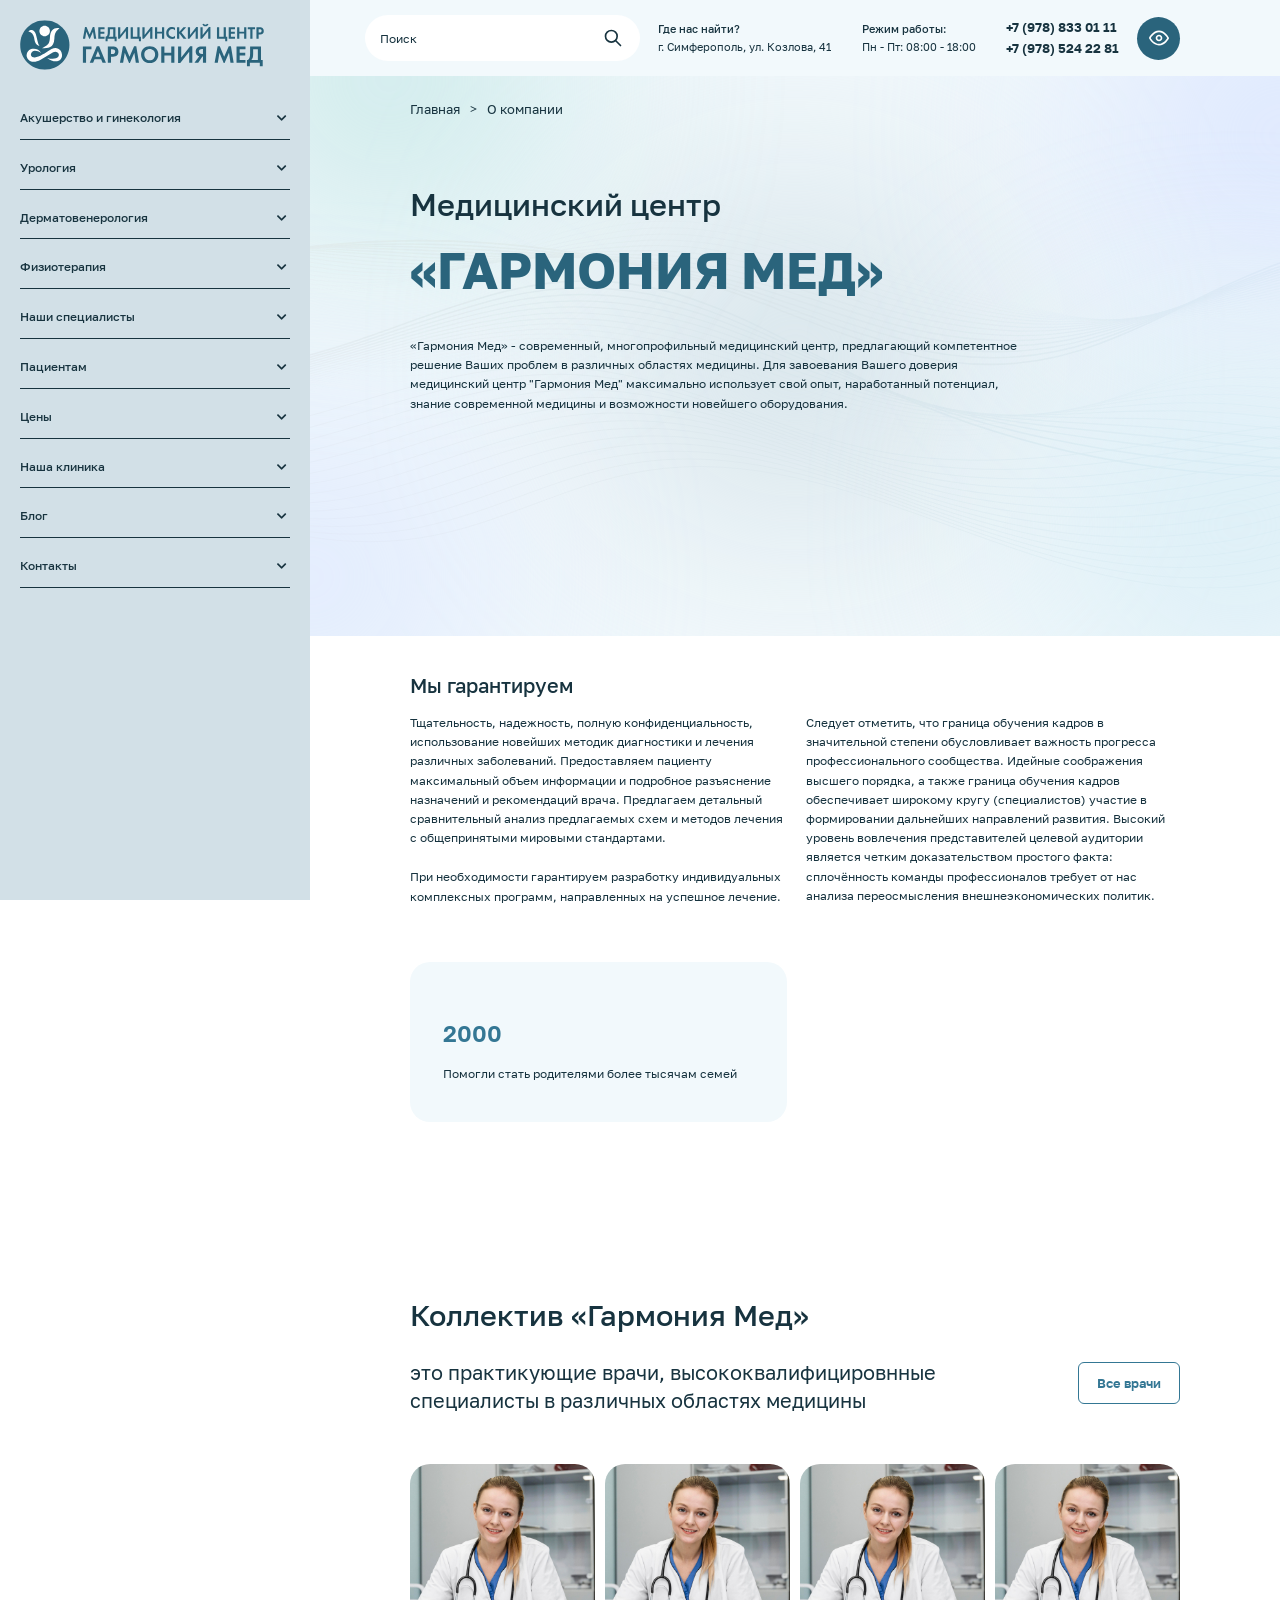
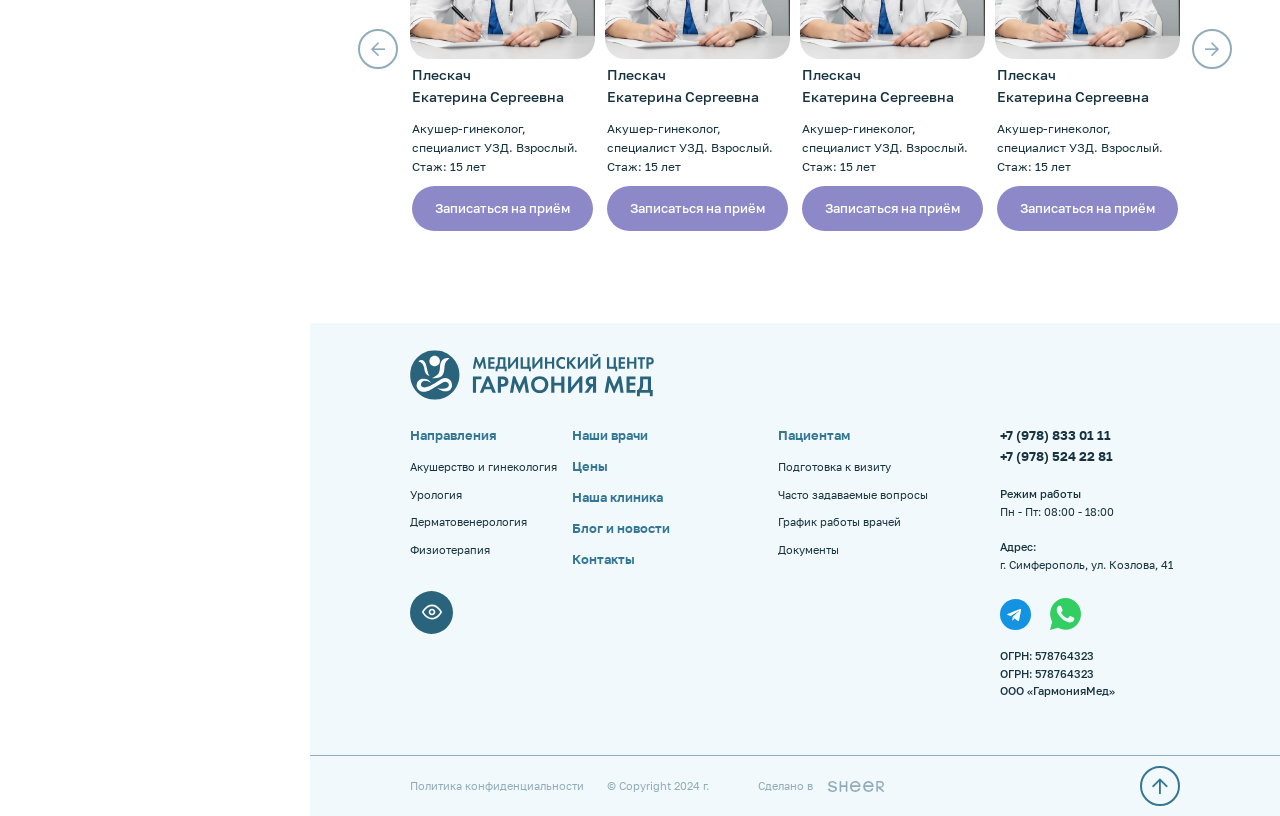
==== commit d1adc5bf: "Add files via upload" ====
--- a/about.html
+++ b/about.html
@@ -18,8 +18,8 @@
 	<link rel="stylesheet" href="libs/slick-1.5.9/slick/slick.css" />
 	<link rel="stylesheet" href="libs/slick-1.5.9/slick/slick-theme.css" />
 	<link rel="stylesheet" href="css/fonts.css" />
-	<link rel="stylesheet" href="css/main.css?ver=1.3" />
-	<link rel="stylesheet" href="css/media.css?ver=1.3" />
+	<link rel="stylesheet" href="css/main.css?ver=1.7" />
+	<link rel="stylesheet" href="css/media.css?ver=1.7" />
 </head>
 <body>
 
@@ -382,24 +382,18 @@
 							<li><a href="#">Дерматовенерология</a></li>
 							<li><a href="#">Физиотерапия</a></li>
 						</ul>
-						<a href="#" class="btn-eye">
+						<a href="#" class="btn-eye hidden-mob">
 							<img src="img/eye.svg" alt="alt">
 						</a>
 					</div>
 					<div class="col-lg-3 col-6">
 						<div class="footer__col">
-							<div class="footer__title">Наши врачи</div>
-							<ul class="footer__nav">
-								<li><a href="#">Захарова Марина Евгеньевна</a></li>
-								<li><a href="#">Петрова Оксана Павловна</a></li>
-								<li><a href="#">Плескач Екатерина Сергеевна</a></li>
-								<li><a href="#">Казакевич Светлана Юрьевна</a></li>
-								<li><a href="#">Ушакова Елена Владимировна</a></li>
-								<li><a href="#">Куркова Татьяна Евгеньевна</a></li>
-								<li><a href="#">Аблаев Эскендер Абдуллаевич</a></li>
-								<li><a href="#">Лашкова Ирина Генриховна</a></li>
-								<li><a href="#">Карниев Юрий Олегович</a></li>
-								<li><a href="#">Сеидбекиров Сервер Рефатович</a></li>
+							<ul class="footer__nav footer__nav_big">
+								<li><a href="#">Наши врачи</a></li>
+								<li><a href="#">Цены</a></li>
+								<li><a href="#">Наша клиника</a></li>
+								<li><a href="#">Блог и новости</a></li>
+								<li><a href="#">Контакты</a></li>
 							</ul>
 						</div>
 					</div>
@@ -412,12 +406,9 @@
 								<li><a href="#">График работы врачей</a></li>
 								<li><a href="#">Документы</a></li>
 							</ul>
-							<ul class="footer__nav footer__nav_big">
-								<li><a href="#">Цены</a></li>
-								<li><a href="#">Наша клиника</a></li>
-								<li><a href="#">Блог и новости</a></li>
-								<li><a href="#">Контакты</a></li>
-							</ul>
+							<a href="#" class="btn-eye show-mob">
+								<img src="img/eye.svg" alt="alt">
+							</a>
 						</div>
 					</div>
 					<div class="col-lg-3 col-6">
@@ -437,6 +428,11 @@
 							<li><a href="#" target="_blank"><img src="img/tg.svg" alt="alt"></a></li>
 							<li><a href="#" target="_blank"><img src="img/wp.svg" alt="alt"></a></li>
 						</ul>
+						<div class="requisites">
+							<p>ОГРН: 578764323</p>
+							<p>ОГРН:  578764323</p>
+							<p>ООО «ГармонияМед»</p>
+						</div>
 					</div>
 				</div>
 			</div>
@@ -475,7 +471,7 @@
 	<script src="libs/scroll2id/PageScroll2id.min.js"></script>
 	<script src="libs/mask/jquery.maskedinput.js"></script>
 	<script src="libs/jQueryFormStyler-master/jquery.formstyler.min.js"></script>
-	<script src="js/common.js?ver=1.3"></script>
+	<script src="js/common.js?ver=1.7"></script>
 	<!-- Yandex.Metrika counter --><!-- /Yandex.Metrika counter -->
 	<!-- Google Analytics counter --><!-- /Google Analytics counter -->
 </body>
--- a/css/main.css
+++ b/css/main.css
@@ -1066,7 +1066,7 @@
 .item-tag {
 	padding: 10px 14px;
 	border-radius: 6px;
-	background: #f2f9fc;
+	background: #eef3ff;
 	color: #17333f;
 	display: block;
 }
@@ -1209,13 +1209,10 @@
 	line-height: 160%;
 }
 a.item-tag:hover {
-    background: #e0e9ec;
-}
-.item-tag_main {
-	background: #eef3ff;
-}
-a.item-tag_main:hover {
     background: #d8dff1;
+}
+div.item-tag {
+	background: #f2f9fc;
 }
 .page-directions .title-section {
 	margin-bottom: 35px;
@@ -1299,7 +1296,7 @@
 	padding-bottom: 109px;
 }
 .article-content img {
-	margin-bottom: 29px;
+	margin: 30px 0;
 	max-width: 100%;
 	height: auto;
 	display: block;
@@ -1319,6 +1316,7 @@
 }
 .article-content img:first-child {
 	border-radius: 8px;
+	margin-top: 0;
 }
 .page-article {
 	padding-bottom: 100px;
@@ -1483,4 +1481,59 @@
 }
 .prices-table table tr > *:nth-child(3) {
 	width: 50%;
+}
+.requisites {
+	margin-top: 17px;
+	font-weight: 500;
+}
+.requisites p {
+	margin: 0;
+}
+.blockquote {
+    padding: 94px 32px;
+    padding-right: 44px;
+	padding-bottom: 64px;
+	margin: 33px 0;
+	border-radius: 8px;
+	background: #fff;
+	position: relative;
+}
+.blockquote__text {
+	font-size: 18px;
+	margin-bottom: 18px;
+	line-height: 160%;
+}
+.blockquote::after,
+.blockquote::before {
+	position: absolute;
+	display: block;
+	content: " ";
+	width: 37px;
+	height: 27px;
+	top: 41px;
+	left: 36px;
+	background-image: url(../img/quote1.svg);
+	background-repeat: no-repeat;
+	background-position: center;
+	background-size: contain;
+}
+.blockquote::after {
+	bottom: 37px;
+	right: 45px;
+	background-image: url(../img/quote2.svg);
+	top: auto;
+	left: auto;
+}
+.article-content ul li {
+	padding-left: 20px;
+    position: relative;
+}
+.article-content ul li::before {
+    position: absolute;
+    top: 0;
+    left: 3px;
+    content: "•";
+}
+.article-content ul {
+	margin-bottom: 20px;
 }
--- a/css/media.css
+++ b/css/media.css
@@ -280,6 +280,29 @@
     }
     .prices-table table tr > *:nth-child(3) {
         width: 55%;
+    }
+    .blockquote__text {
+        font-size: 16px;
+        margin-bottom: 14px;
+    }
+    .blockquote {
+        padding: 82px 22px;
+        padding-right: 27px;
+        padding-bottom: 50px;
+        margin: 30px 0;
+    }
+    .blockquote::after, 
+    .blockquote::before {
+        width: 33px;
+        height: 24px;
+    }
+    .blockquote::before {
+        top: 28px;
+        left: 25px;
+    }
+    .blockquote::after {
+        bottom: 25px;
+        right: 30px;
     }
 }
 @media only screen and (max-width : 1600px) {
@@ -603,6 +626,26 @@
     }
     .prices-table table tr > *:nth-child(3) {
         width: 56%;
+    }
+    .blockquote__text {
+        font-size: 15px;
+        margin-bottom: 14px;
+    }
+    .blockquote {
+        padding: 67px 20px;
+        padding-right: 24px;
+        padding-bottom: 42px;
+    }
+    .blockquote::before {
+        top: 22px;
+    }
+    .article-content img {
+        margin: 16px 0;
+    }
+    .article-content h2 {
+        font-size: 19px;
+        margin-top: 22px;
+        margin-bottom: 12px;
     }
 }
 @media only screen and (max-width : 1400px) {
@@ -1037,17 +1080,14 @@
     .row_footer > div:nth-child(1) {
         order: -2;
     }
-    .row_footer > div:nth-child(4) {
-        order: -1;
-    }
     .footer .btn-eye {
         margin-top: 22px;
     }
     .row_footer > div {
-        margin-bottom: 15px;
+        margin-bottom: 25px;
     }
     .row_footer {
-        margin-bottom: -15px;
+        margin-bottom: -25px;
     }
     .create {
         margin: 0;
@@ -1280,11 +1320,63 @@
     .team-about {
         padding-bottom: 50px;
     }
-    .item-table__head {
-        margin-right: -15px;
-    }
     .item-table {
         margin-bottom: 12px;
+    }
+    .head-table {
+        display: none;
+    }
+    .item-table .table-page table,
+    .item-table .table-page tr,
+    .item-table .table-page td {
+        display: block;
+    }
+    .item-table .table-page td::before {
+        width: 110px;
+        flex: none;
+        font-size: 13px;
+        content: attr(data-title) ": ";
+    }
+    .item-table .table-page {
+        margin-right: 0;
+    }
+    .item-table .table-page td:last-child {
+        font-size: 14px;
+    }
+    .item-table .table-page td {
+        gap: 5px;
+        padding-left: 0;
+        padding-right: 0;
+        display: flex;
+        width: 100% !important;
+    }
+    .item-table .table-page table {
+        width: 100%;
+    }
+    .item-table .table-page tr {
+        border-bottom: 1px #17333f solid;
+    }
+    .blockquote__text {
+        font-size: 14px;
+    }
+    .blockquote {
+        padding-top: 60px;
+    }
+    .footer .socials-list {
+        margin-top: 15px;
+    }
+    .hidden-mob {
+        display: none !important;
+    }
+    .item-team {
+        max-width: 330px;
+        margin: 0 auto;
+    }
+    .item-team__image {
+        height: 310px;
+    }
+    .page-article .row_news {
+        padding-top: 15px;
     }
 }
 
